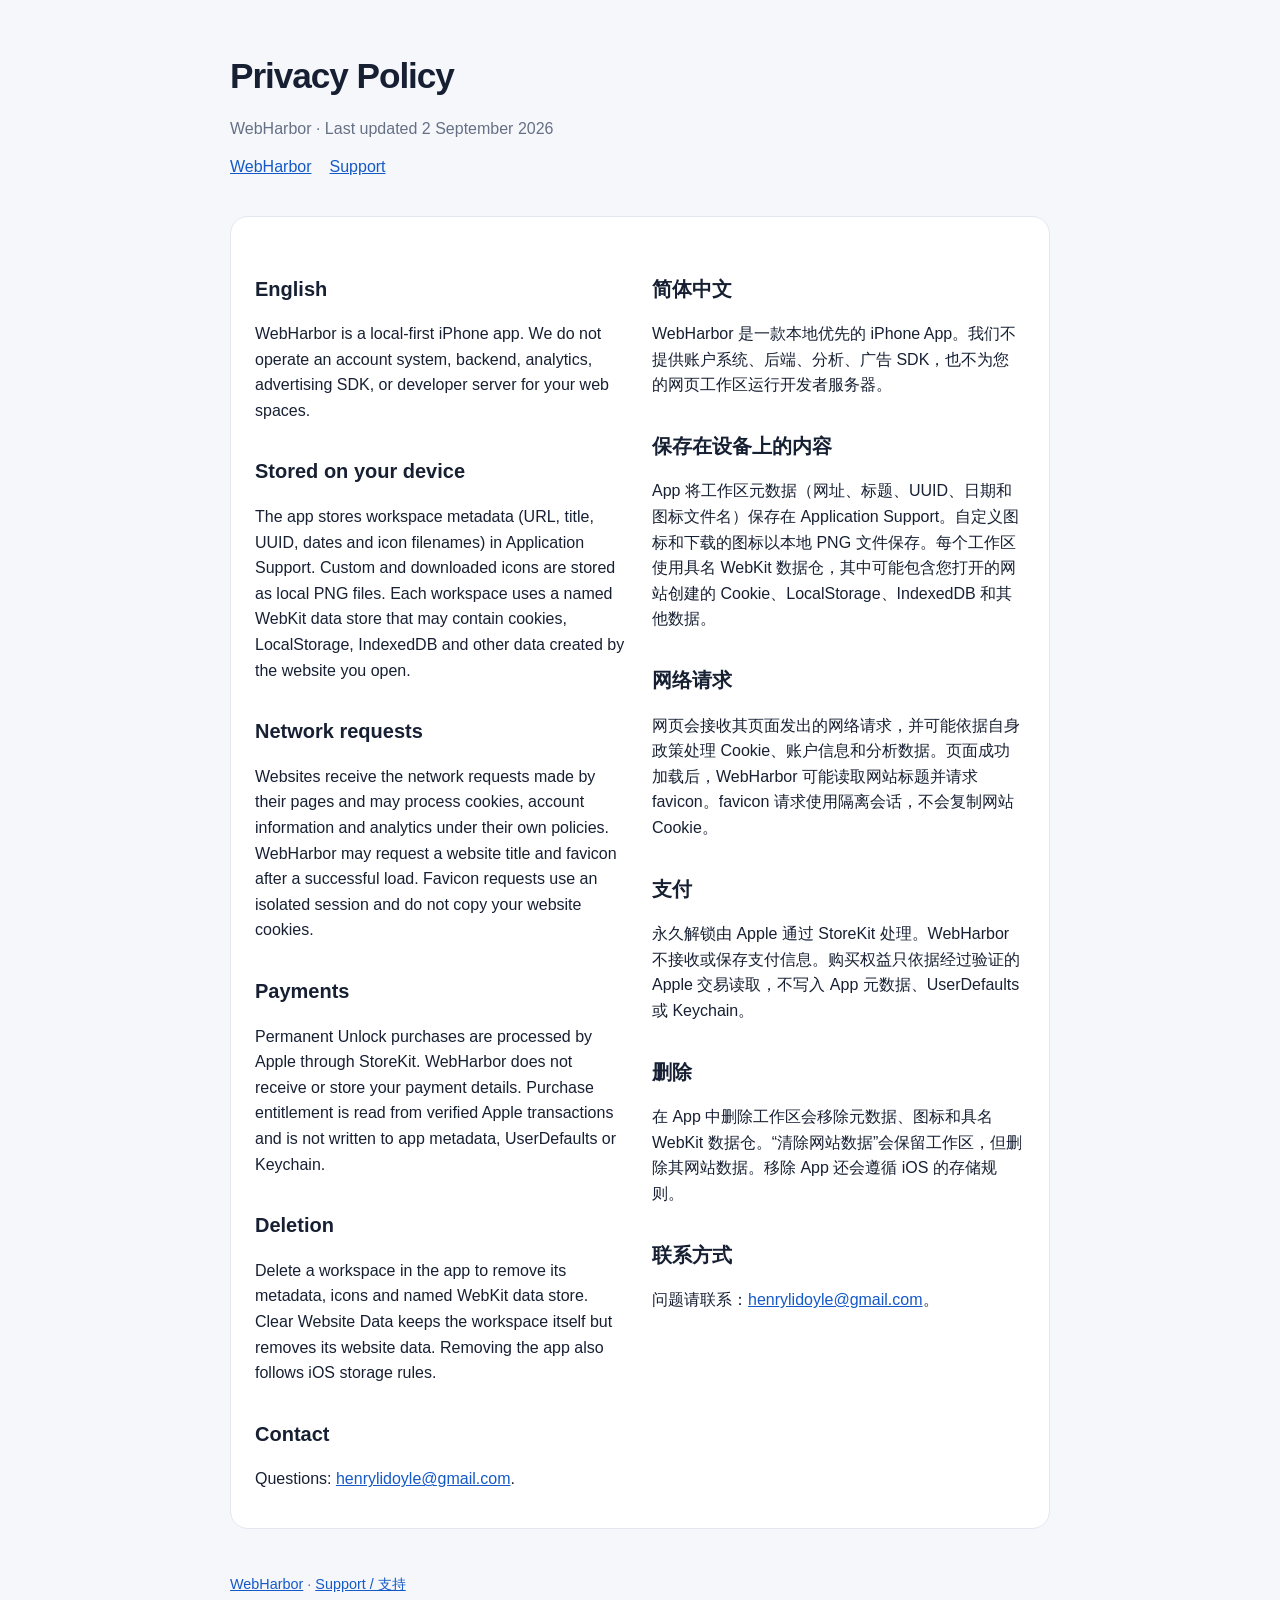
==== privacy/index.html @ f3111993 "Publish WebHarbor legal pages" ====
<!doctype html>
<html lang="en">
<head>
  <meta charset="utf-8">
  <meta name="viewport" content="width=device-width, initial-scale=1">
  <title>WebHarbor Privacy Policy</title>
  <link rel="stylesheet" href="../styles.css">
</head>
<body>
<main>
  <header><h1>Privacy Policy</h1><p class="muted">WebHarbor · Last updated 2 September 2026</p><nav><a href="../">WebHarbor</a><a href="../support/">Support</a></nav></header>
  <section class="card lang">
    <article>
      <h2>English</h2>
      <p>WebHarbor is a local-first iPhone app. We do not operate an account system, backend, analytics, advertising SDK, or developer server for your web spaces.</p>
      <h2>Stored on your device</h2>
      <p>The app stores workspace metadata (URL, title, UUID, dates and icon filenames) in Application Support. Custom and downloaded icons are stored as local PNG files. Each workspace uses a named WebKit data store that may contain cookies, LocalStorage, IndexedDB and other data created by the website you open.</p>
      <h2>Network requests</h2>
      <p>Websites receive the network requests made by their pages and may process cookies, account information and analytics under their own policies. WebHarbor may request a website title and favicon after a successful load. Favicon requests use an isolated session and do not copy your website cookies.</p>
      <h2>Payments</h2>
      <p>Permanent Unlock purchases are processed by Apple through StoreKit. WebHarbor does not receive or store your payment details. Purchase entitlement is read from verified Apple transactions and is not written to app metadata, UserDefaults or Keychain.</p>
      <h2>Deletion</h2>
      <p>Delete a workspace in the app to remove its metadata, icons and named WebKit data store. Clear Website Data keeps the workspace itself but removes its website data. Removing the app also follows iOS storage rules.</p>
      <h2>Contact</h2>
      <p>Questions: <a href="mailto:henrylidoyle@gmail.com">henrylidoyle@gmail.com</a>.</p>
    </article>
    <article lang="zh-Hans">
      <h2>简体中文</h2>
      <p>WebHarbor 是一款本地优先的 iPhone App。我们不提供账户系统、后端、分析、广告 SDK，也不为您的网页工作区运行开发者服务器。</p>
      <h2>保存在设备上的内容</h2>
      <p>App 将工作区元数据（网址、标题、UUID、日期和图标文件名）保存在 Application Support。自定义图标和下载的图标以本地 PNG 文件保存。每个工作区使用具名 WebKit 数据仓，其中可能包含您打开的网站创建的 Cookie、LocalStorage、IndexedDB 和其他数据。</p>
      <h2>网络请求</h2>
      <p>网页会接收其页面发出的网络请求，并可能依据自身政策处理 Cookie、账户信息和分析数据。页面成功加载后，WebHarbor 可能读取网站标题并请求 favicon。favicon 请求使用隔离会话，不会复制网站 Cookie。</p>
      <h2>支付</h2>
      <p>永久解锁由 Apple 通过 StoreKit 处理。WebHarbor 不接收或保存支付信息。购买权益只依据经过验证的 Apple 交易读取，不写入 App 元数据、UserDefaults 或 Keychain。</p>
      <h2>删除</h2>
      <p>在 App 中删除工作区会移除元数据、图标和具名 WebKit 数据仓。“清除网站数据”会保留工作区，但删除其网站数据。移除 App 还会遵循 iOS 的存储规则。</p>
      <h2>联系方式</h2>
      <p>问题请联系：<a href="mailto:henrylidoyle@gmail.com">henrylidoyle@gmail.com</a>。</p>
    </article>
  </section>
  <footer class="muted"><a href="../">WebHarbor</a> · <a href="../support/">Support / 支持</a></footer>
</main>
</body>
</html>
---- styles.css ----
:root {
  color-scheme: light dark;
  font-family: -apple-system, BlinkMacSystemFont, "SF Pro Text", "Helvetica Neue", sans-serif;
  line-height: 1.6;
  background: #f5f7fb;
  color: #172033;
}

@media (prefers-color-scheme: dark) {
  :root { background: #10131a; color: #eef1f7; }
  .card { background: #1a1f2a; border-color: #2e3747; }
  a { color: #9bc1ff; }
}

body { margin: 0; }
main { max-width: 820px; margin: 0 auto; padding: 48px 20px 72px; }
header { margin-bottom: 36px; }
h1 { margin: 0 0 8px; font-size: 2.2rem; letter-spacing: -0.03em; }
h2 { margin-top: 32px; font-size: 1.25rem; }
p { margin: 12px 0; }
a { color: #1459c7; }
.muted { color: #667085; }
@media (prefers-color-scheme: dark) { .muted { color: #aab3c2; } }
.card { background: #fff; border: 1px solid #e2e7f0; border-radius: 18px; padding: 24px; margin: 18px 0; }
.lang { display: grid; grid-template-columns: 1fr 1fr; gap: 24px; }
@media (max-width: 640px) { .lang { grid-template-columns: 1fr; gap: 8px; } }
footer { margin-top: 44px; font-size: .9rem; }
nav a { margin-right: 18px; }
code { font-family: ui-monospace, SFMono-Regular, Menlo, monospace; }
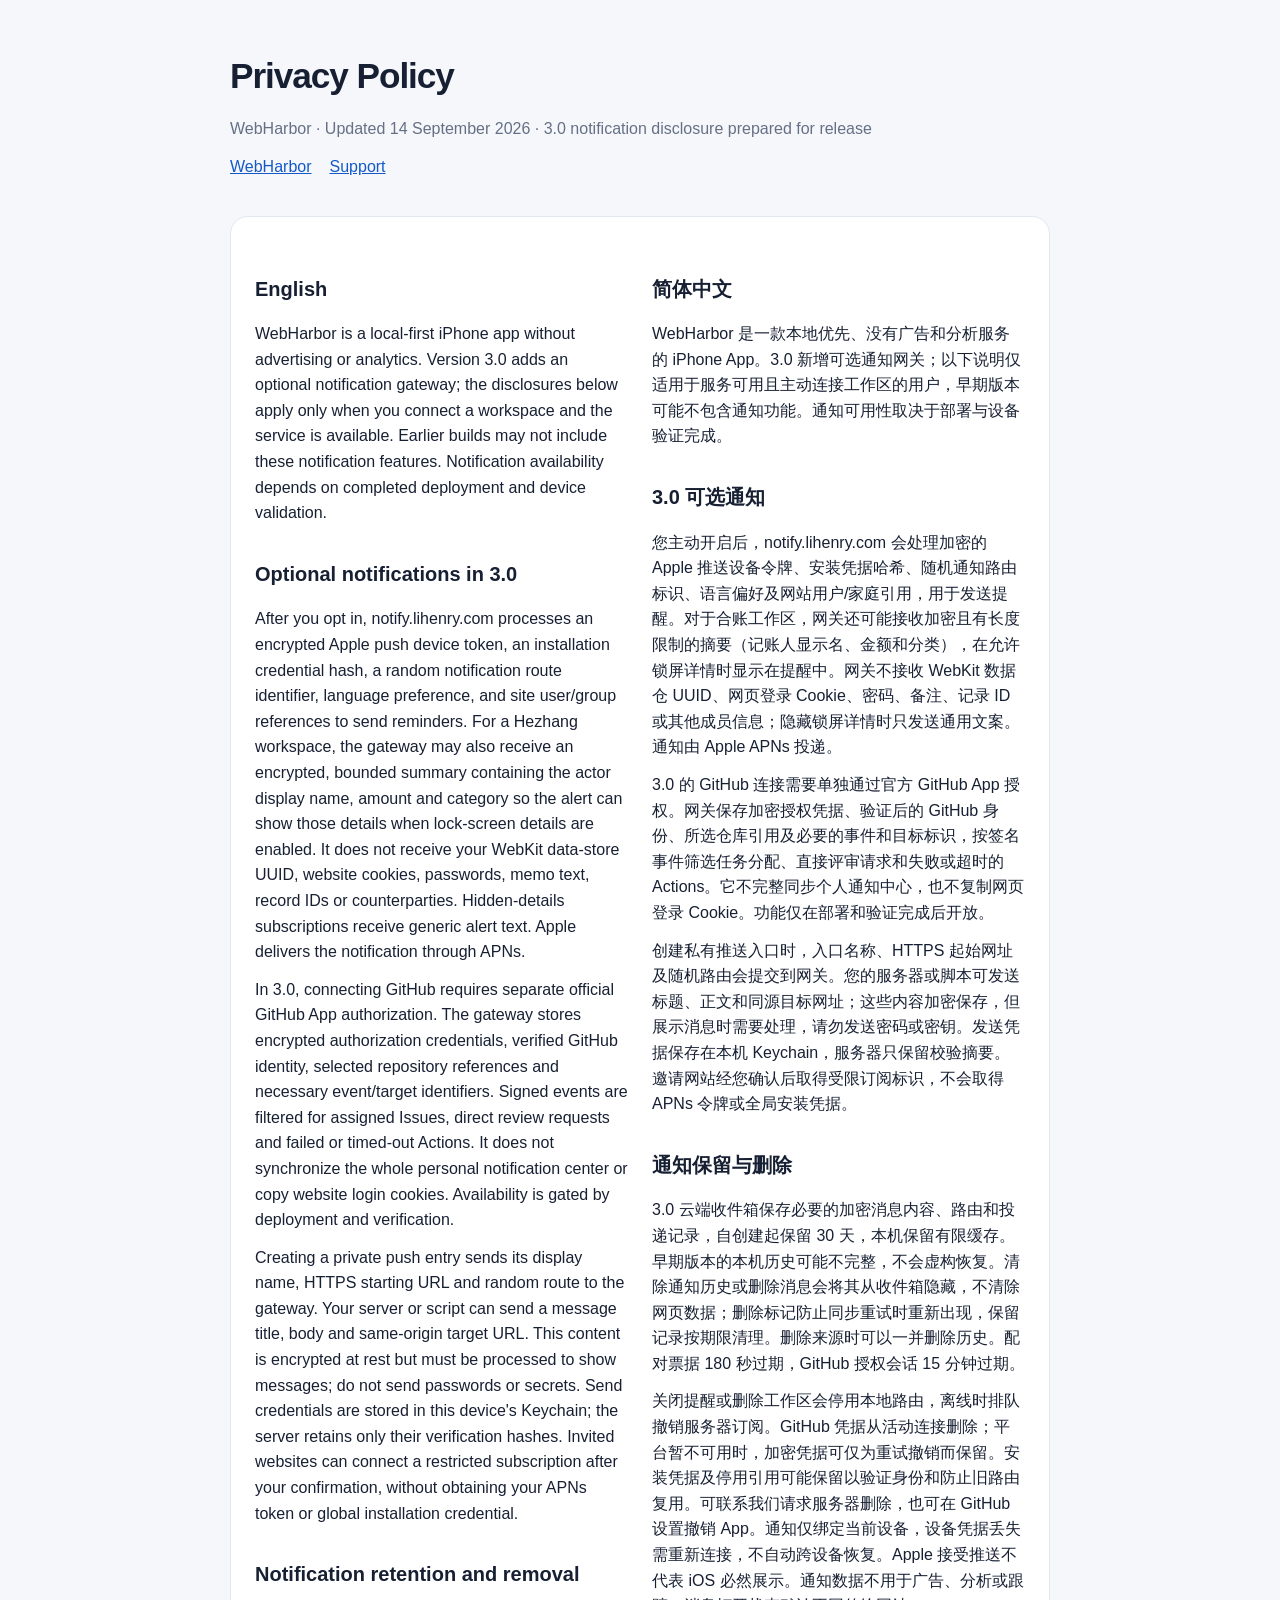
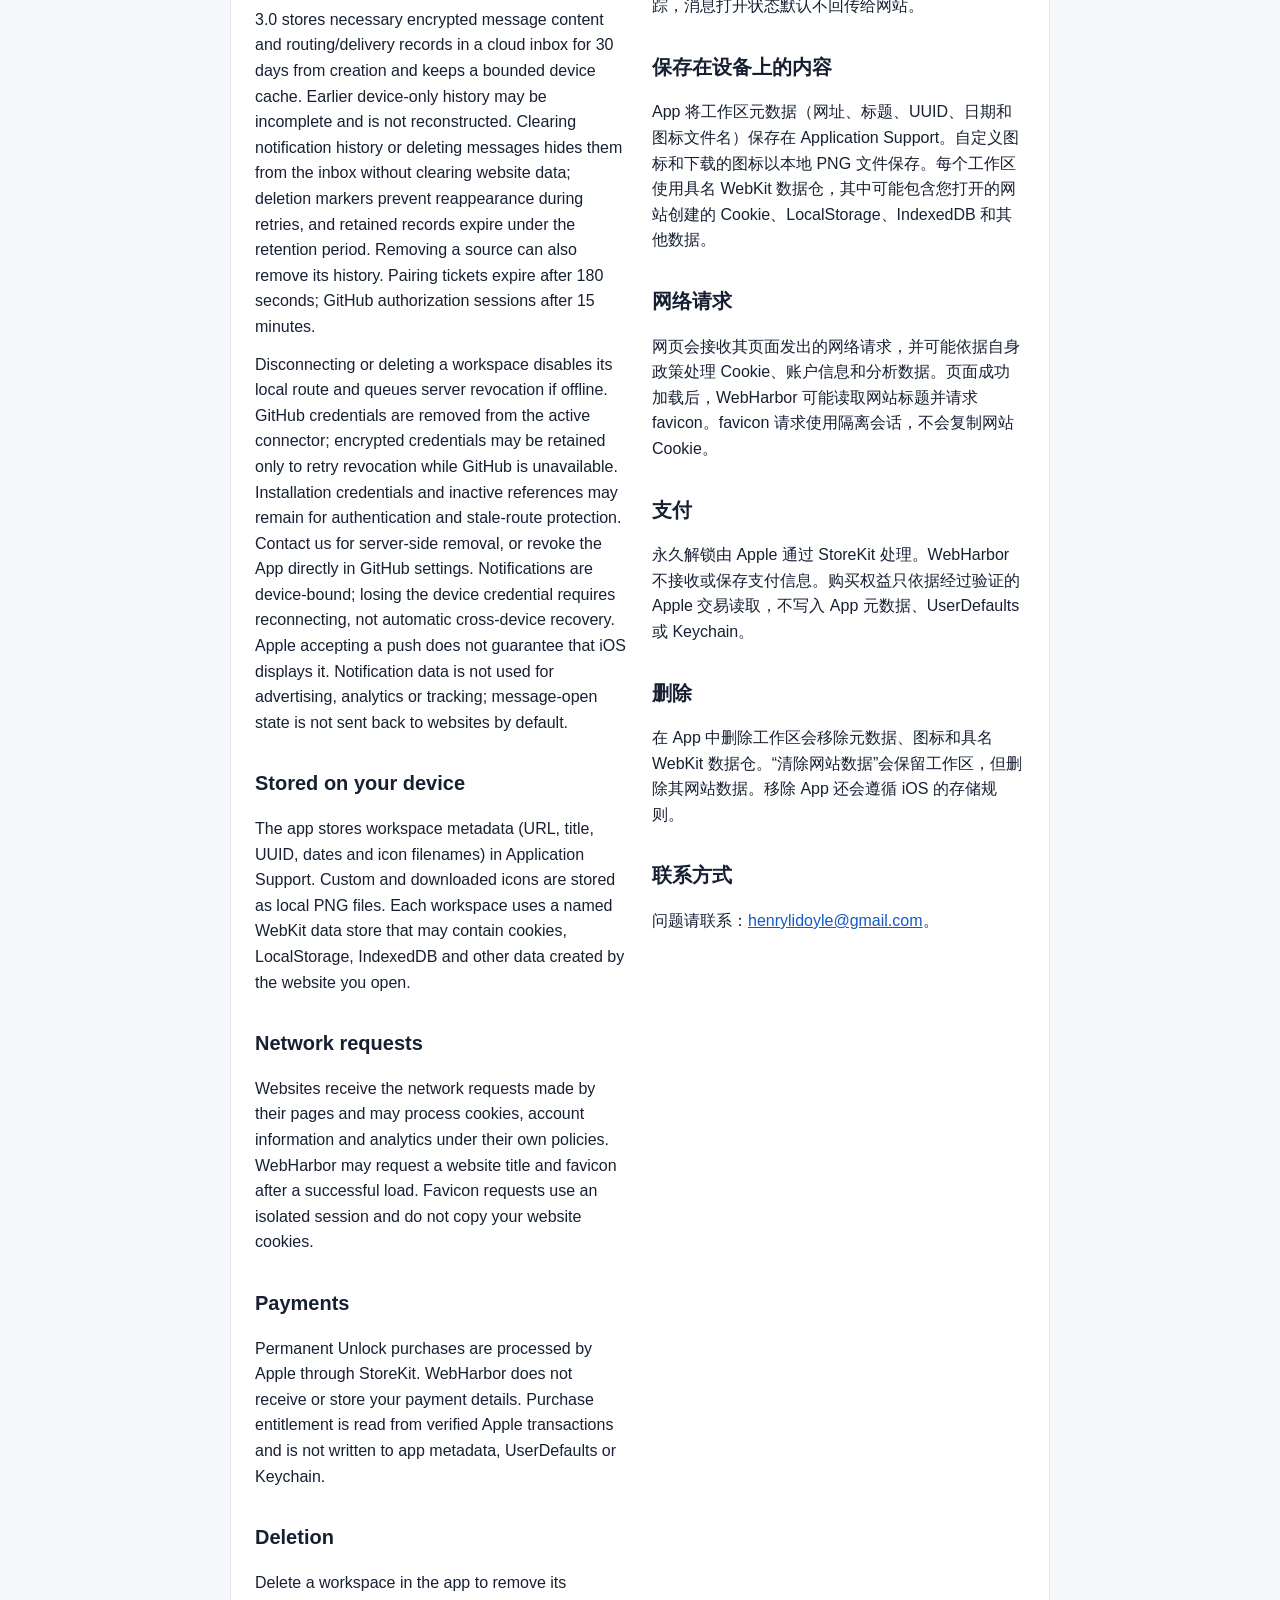
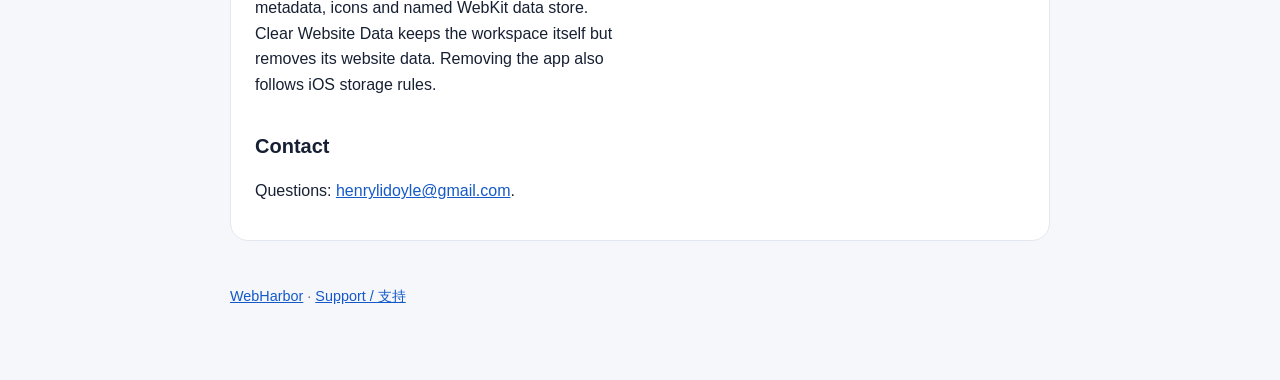
==== commit 92942028: "Update notification disclosures for WebHarbor 3.0" ====
--- a/privacy/index.html
+++ b/privacy/index.html
@@ -8,11 +8,18 @@
 </head>
 <body>
 <main>
-  <header><h1>Privacy Policy</h1><p class="muted">WebHarbor · Last updated 2 September 2026</p><nav><a href="../">WebHarbor</a><a href="../support/">Support</a></nav></header>
+  <header><h1>Privacy Policy</h1><p class="muted">WebHarbor · Updated 14 September 2026 · 3.0 notification disclosure prepared for release</p><nav><a href="../">WebHarbor</a><a href="../support/">Support</a></nav></header>
   <section class="card lang">
     <article>
       <h2>English</h2>
-      <p>WebHarbor is a local-first iPhone app. We do not operate an account system, backend, analytics, advertising SDK, or developer server for your web spaces.</p>
+      <p>WebHarbor is a local-first iPhone app without advertising or analytics. Version 3.0 adds an optional notification gateway; the disclosures below apply only when you connect a workspace and the service is available. Earlier builds may not include these notification features. Notification availability depends on completed deployment and device validation.</p>
+      <h2>Optional notifications in 3.0</h2>
+      <p>After you opt in, notify.lihenry.com processes an encrypted Apple push device token, an installation credential hash, a random notification route identifier, language preference, and site user/group references to send reminders. For a Hezhang workspace, the gateway may also receive an encrypted, bounded summary containing the actor display name, amount and category so the alert can show those details when lock-screen details are enabled. It does not receive your WebKit data-store UUID, website cookies, passwords, memo text, record IDs or counterparties. Hidden-details subscriptions receive generic alert text. Apple delivers the notification through APNs.</p>
+      <p>In 3.0, connecting GitHub requires separate official GitHub App authorization. The gateway stores encrypted authorization credentials, verified GitHub identity, selected repository references and necessary event/target identifiers. Signed events are filtered for assigned Issues, direct review requests and failed or timed-out Actions. It does not synchronize the whole personal notification center or copy website login cookies. Availability is gated by deployment and verification.</p>
+      <p>Creating a private push entry sends its display name, HTTPS starting URL and random route to the gateway. Your server or script can send a message title, body and same-origin target URL. This content is encrypted at rest but must be processed to show messages; do not send passwords or secrets. Send credentials are stored in this device's Keychain; the server retains only their verification hashes. Invited websites can connect a restricted subscription after your confirmation, without obtaining your APNs token or global installation credential.</p>
+      <h2>Notification retention and removal</h2>
+      <p>3.0 stores necessary encrypted message content and routing/delivery records in a cloud inbox for 30 days from creation and keeps a bounded device cache. Earlier device-only history may be incomplete and is not reconstructed. Clearing notification history or deleting messages hides them from the inbox without clearing website data; deletion markers prevent reappearance during retries, and retained records expire under the retention period. Removing a source can also remove its history. Pairing tickets expire after 180 seconds; GitHub authorization sessions after 15 minutes.</p>
+      <p>Disconnecting or deleting a workspace disables its local route and queues server revocation if offline. GitHub credentials are removed from the active connector; encrypted credentials may be retained only to retry revocation while GitHub is unavailable. Installation credentials and inactive references may remain for authentication and stale-route protection. Contact us for server-side removal, or revoke the App directly in GitHub settings. Notifications are device-bound; losing the device credential requires reconnecting, not automatic cross-device recovery. Apple accepting a push does not guarantee that iOS displays it. Notification data is not used for advertising, analytics or tracking; message-open state is not sent back to websites by default.</p>
       <h2>Stored on your device</h2>
       <p>The app stores workspace metadata (URL, title, UUID, dates and icon filenames) in Application Support. Custom and downloaded icons are stored as local PNG files. Each workspace uses a named WebKit data store that may contain cookies, LocalStorage, IndexedDB and other data created by the website you open.</p>
       <h2>Network requests</h2>
@@ -26,7 +33,14 @@
     </article>
     <article lang="zh-Hans">
       <h2>简体中文</h2>
-      <p>WebHarbor 是一款本地优先的 iPhone App。我们不提供账户系统、后端、分析、广告 SDK，也不为您的网页工作区运行开发者服务器。</p>
+      <p>WebHarbor 是一款本地优先、没有广告和分析服务的 iPhone App。3.0 新增可选通知网关；以下说明仅适用于服务可用且主动连接工作区的用户，早期版本可能不包含通知功能。通知可用性取决于部署与设备验证完成。</p>
+      <h2>3.0 可选通知</h2>
+      <p>您主动开启后，notify.lihenry.com 会处理加密的 Apple 推送设备令牌、安装凭据哈希、随机通知路由标识、语言偏好及网站用户/家庭引用，用于发送提醒。对于合账工作区，网关还可能接收加密且有长度限制的摘要（记账人显示名、金额和分类），在允许锁屏详情时显示在提醒中。网关不接收 WebKit 数据仓 UUID、网页登录 Cookie、密码、备注、记录 ID 或其他成员信息；隐藏锁屏详情时只发送通用文案。通知由 Apple APNs 投递。</p>
+      <p>3.0 的 GitHub 连接需要单独通过官方 GitHub App 授权。网关保存加密授权凭据、验证后的 GitHub 身份、所选仓库引用及必要的事件和目标标识，按签名事件筛选任务分配、直接评审请求和失败或超时的 Actions。它不完整同步个人通知中心，也不复制网页登录 Cookie。功能仅在部署和验证完成后开放。</p>
+      <p>创建私有推送入口时，入口名称、HTTPS 起始网址及随机路由会提交到网关。您的服务器或脚本可发送标题、正文和同源目标网址；这些内容加密保存，但展示消息时需要处理，请勿发送密码或密钥。发送凭据保存在本机 Keychain，服务器只保留校验摘要。邀请网站经您确认后取得受限订阅标识，不会取得 APNs 令牌或全局安装凭据。</p>
+      <h2>通知保留与删除</h2>
+      <p>3.0 云端收件箱保存必要的加密消息内容、路由和投递记录，自创建起保留 30 天，本机保留有限缓存。早期版本的本机历史可能不完整，不会虚构恢复。清除通知历史或删除消息会将其从收件箱隐藏，不清除网页数据；删除标记防止同步重试时重新出现，保留记录按期限清理。删除来源时可以一并删除历史。配对票据 180 秒过期，GitHub 授权会话 15 分钟过期。</p>
+      <p>关闭提醒或删除工作区会停用本地路由，离线时排队撤销服务器订阅。GitHub 凭据从活动连接删除；平台暂不可用时，加密凭据可仅为重试撤销而保留。安装凭据及停用引用可能保留以验证身份和防止旧路由复用。可联系我们请求服务器删除，也可在 GitHub 设置撤销 App。通知仅绑定当前设备，设备凭据丢失需重新连接，不自动跨设备恢复。Apple 接受推送不代表 iOS 必然展示。通知数据不用于广告、分析或跟踪，消息打开状态默认不回传给网站。</p>
       <h2>保存在设备上的内容</h2>
       <p>App 将工作区元数据（网址、标题、UUID、日期和图标文件名）保存在 Application Support。自定义图标和下载的图标以本地 PNG 文件保存。每个工作区使用具名 WebKit 数据仓，其中可能包含您打开的网站创建的 Cookie、LocalStorage、IndexedDB 和其他数据。</p>
       <h2>网络请求</h2>
--- a/styles.css
+++ b/styles.css
@@ -27,3 +27,30 @@
 footer { margin-top: 44px; font-size: .9rem; }
 nav a { margin-right: 18px; }
 code { font-family: ui-monospace, SFMono-Regular, Menlo, monospace; }
+
+.demo-steps { padding-left: 1.5rem; }
+.demo-steps li { margin: 8px 0; }
+.demo-details { margin: 20px 0; }
+.demo-details div { display: grid; grid-template-columns: minmax(130px, 0.35fr) 1fr; gap: 14px; padding: 8px 0; border-bottom: 1px solid #e2e7f0; }
+.demo-details dt { font-weight: 600; }
+.demo-details dd { margin: 0; overflow-wrap: anywhere; }
+.demo-code { overflow-wrap: anywhere; word-break: break-word; }
+.demo-input { box-sizing: border-box; width: 100%; min-height: 44px; margin-top: 8px; padding: 9px 11px; border: 1px solid #c8d1df; border-radius: 10px; background: #fff; color: inherit; font: inherit; }
+.demo-actions { display: flex; flex-wrap: wrap; align-items: center; gap: 12px; margin-top: 16px; }
+.demo-button { display: inline-flex; align-items: center; justify-content: center; min-height: 44px; box-sizing: border-box; padding: 9px 14px; border: 1px solid #1459c7; border-radius: 10px; background: #1459c7; color: #fff; font: inherit; font-weight: 600; text-decoration: none; cursor: pointer; }
+.demo-button:hover { background: #0e47a2; color: #fff; }
+.demo-button-secondary { border-color: #9aa8bb; background: transparent; color: inherit; }
+.demo-button-secondary:hover { background: #edf2f8; color: inherit; }
+.demo-note { color: #667085; font-size: .95rem; }
+.demo-status { min-height: 1.6em; margin-bottom: 0; color: #1459c7; font-weight: 600; }
+.demo-check { margin-top: 18px; }
+@media (prefers-color-scheme: dark) {
+  .demo-details div { border-color: #2e3747; }
+  .demo-input { border-color: #3a4659; background: #111722; }
+  .demo-button-secondary:hover { background: #273143; }
+  .demo-status { color: #9bc1ff; }
+}
+@media (max-width: 640px) {
+  .demo-details div { grid-template-columns: 1fr; gap: 3px; }
+  .demo-button { width: 100%; }
+}
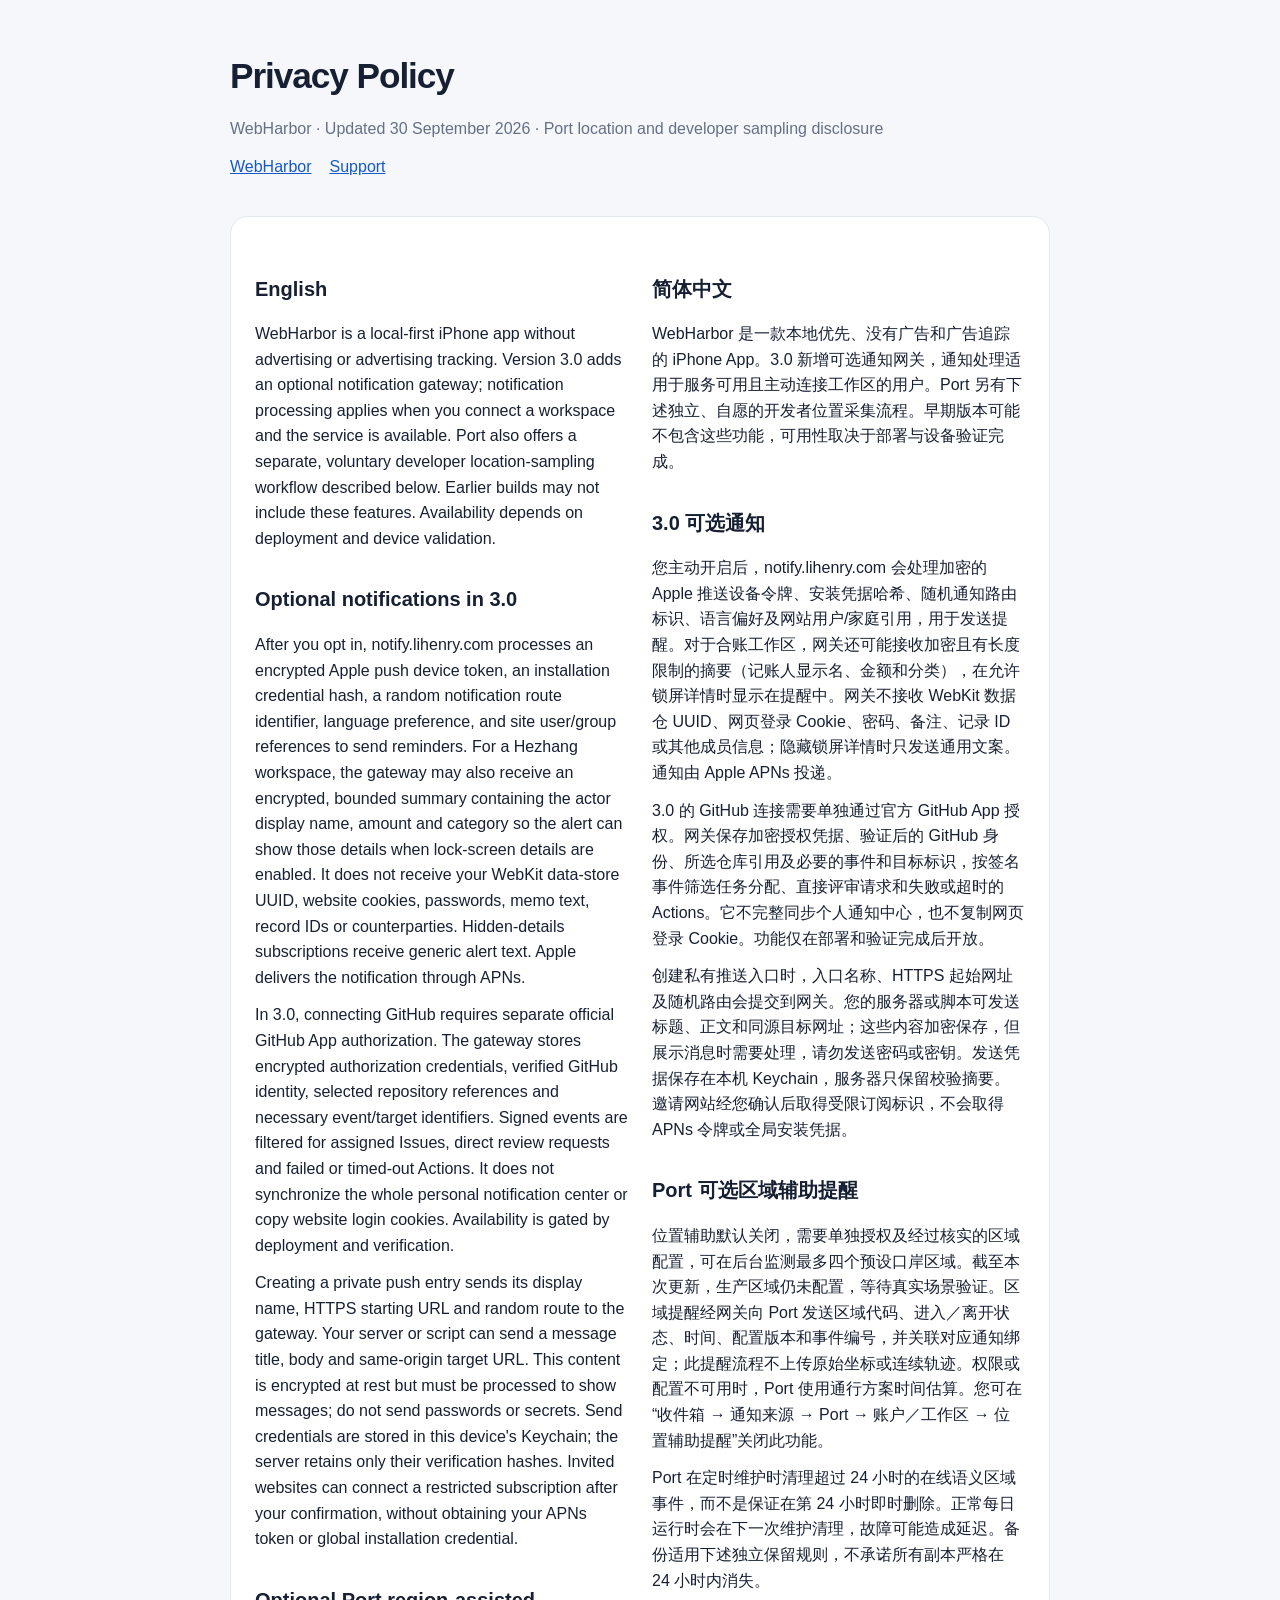
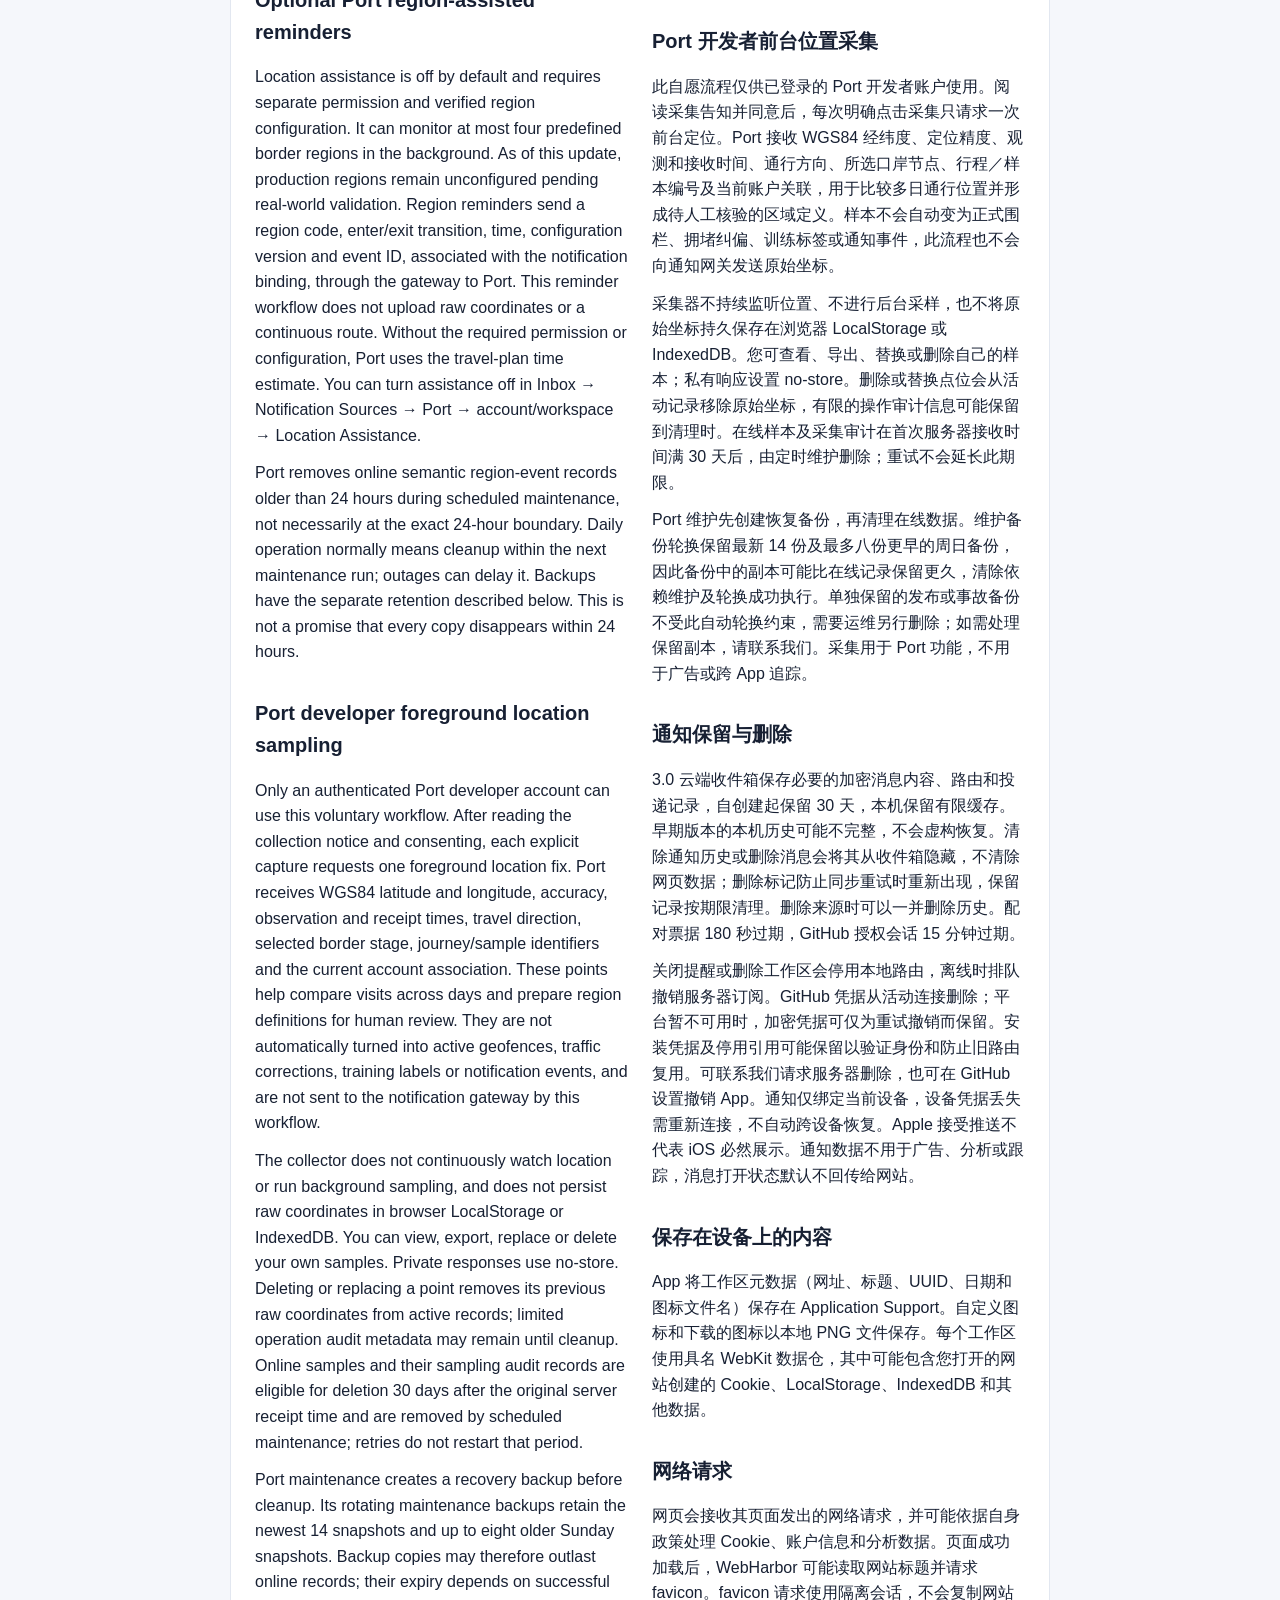
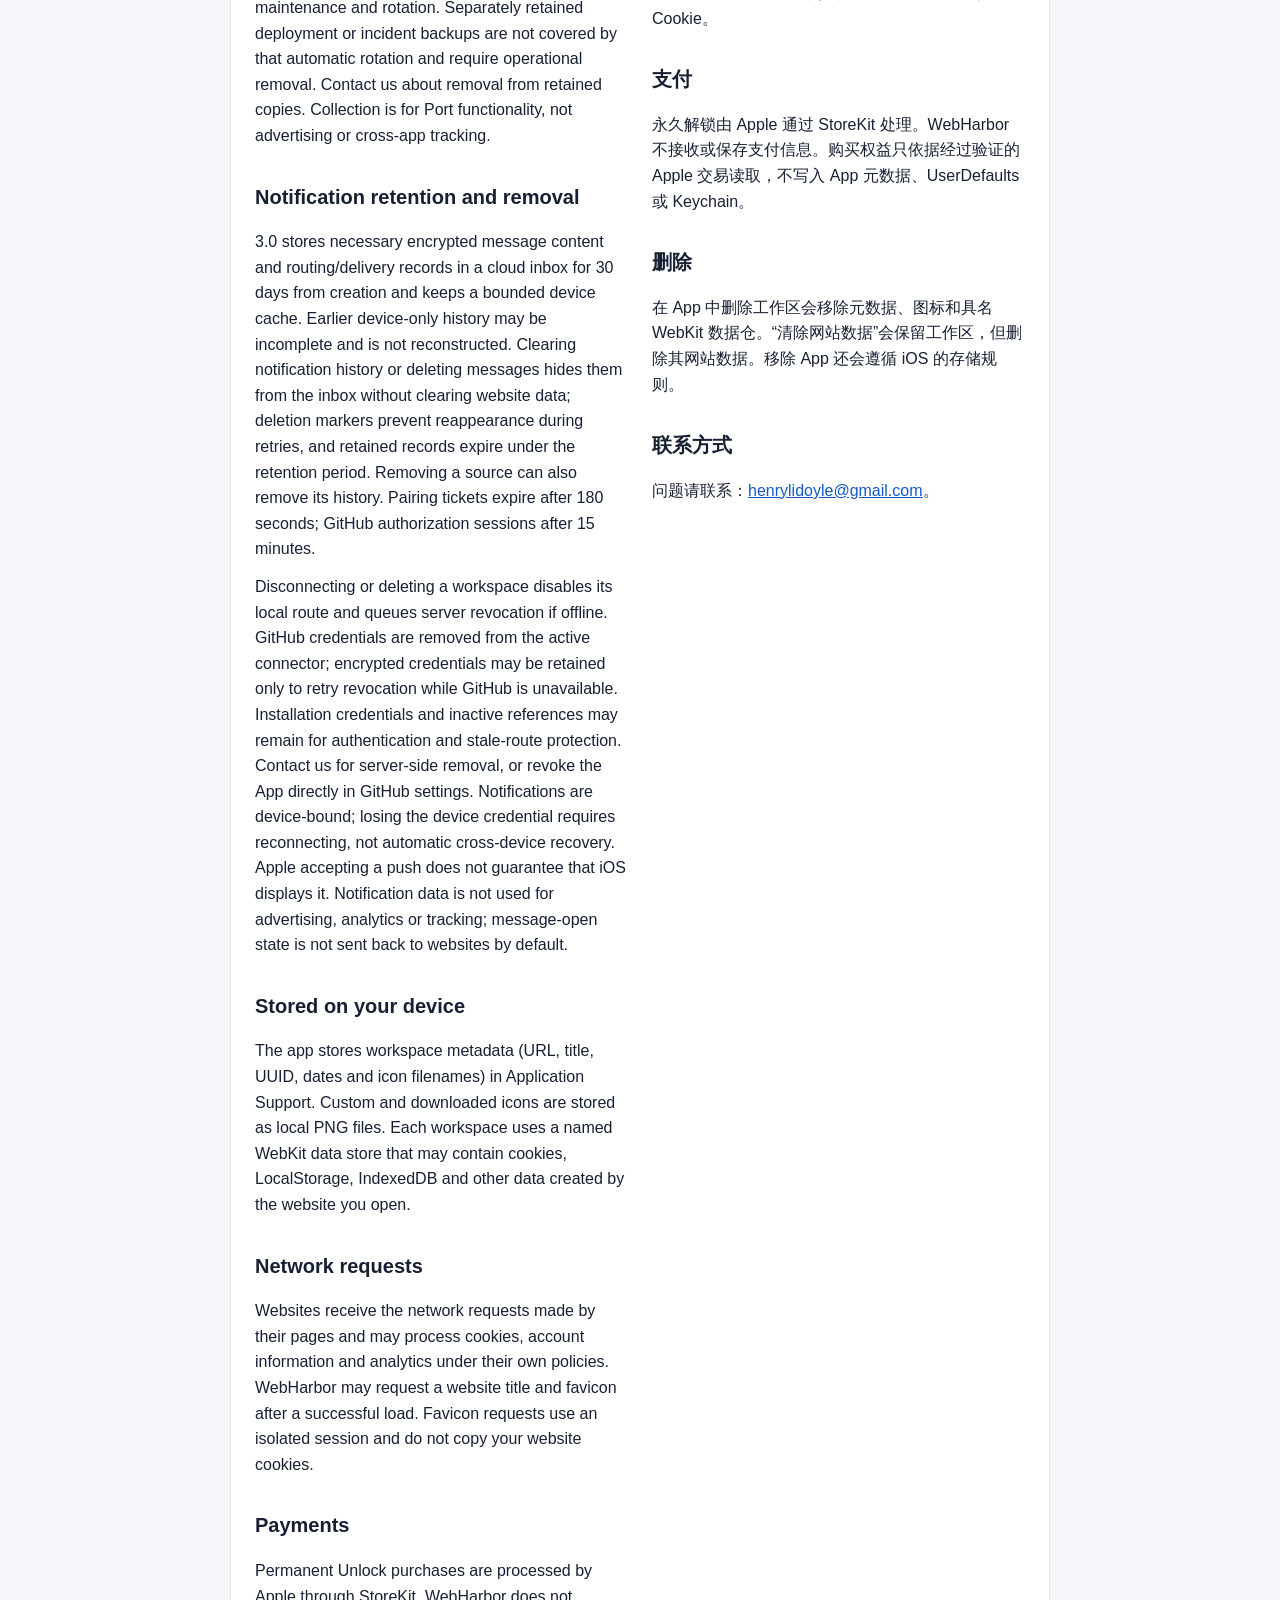
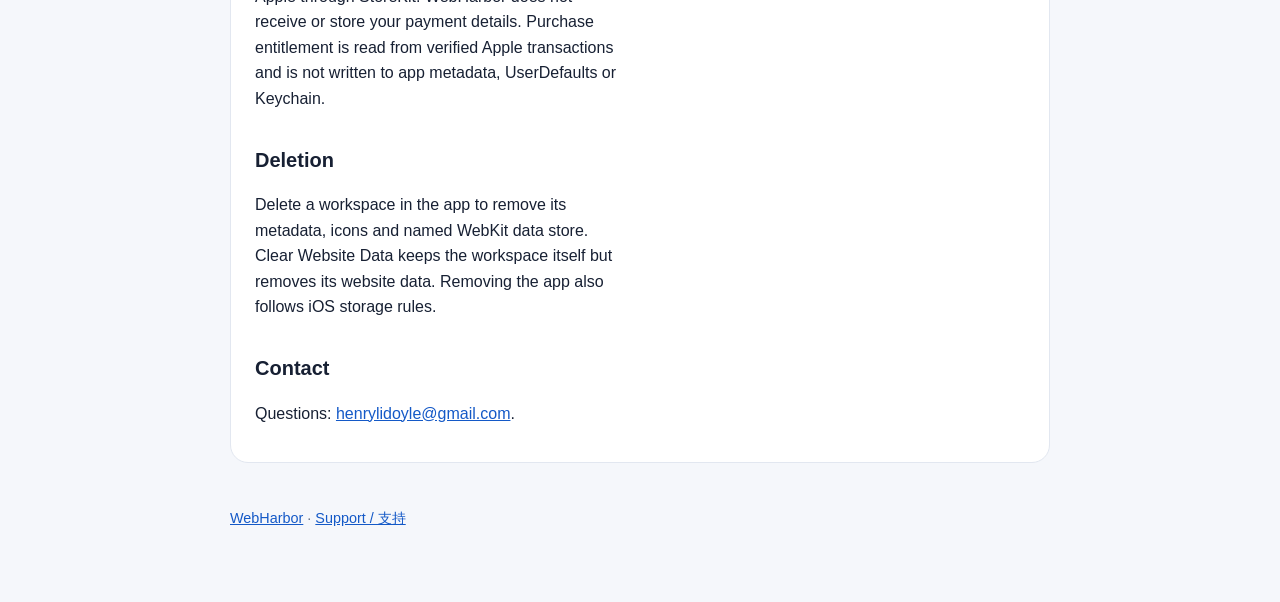
==== commit 6b5fb095: "Clarify Port region and developer sampling privacy" ====
--- a/privacy/index.html
+++ b/privacy/index.html
@@ -8,15 +8,22 @@
 </head>
 <body>
 <main>
-  <header><h1>Privacy Policy</h1><p class="muted">WebHarbor · Updated 14 September 2026 · 3.0 notification disclosure prepared for release</p><nav><a href="../">WebHarbor</a><a href="../support/">Support</a></nav></header>
+  <header><h1>Privacy Policy</h1><p class="muted">WebHarbor · Updated 30 September 2026 · Port location and developer sampling disclosure</p><nav><a href="../">WebHarbor</a><a href="../support/">Support</a></nav></header>
   <section class="card lang">
     <article>
       <h2>English</h2>
-      <p>WebHarbor is a local-first iPhone app without advertising or analytics. Version 3.0 adds an optional notification gateway; the disclosures below apply only when you connect a workspace and the service is available. Earlier builds may not include these notification features. Notification availability depends on completed deployment and device validation.</p>
+      <p>WebHarbor is a local-first iPhone app without advertising or advertising tracking. Version 3.0 adds an optional notification gateway; notification processing applies when you connect a workspace and the service is available. Port also offers a separate, voluntary developer location-sampling workflow described below. Earlier builds may not include these features. Availability depends on deployment and device validation.</p>
       <h2>Optional notifications in 3.0</h2>
       <p>After you opt in, notify.lihenry.com processes an encrypted Apple push device token, an installation credential hash, a random notification route identifier, language preference, and site user/group references to send reminders. For a Hezhang workspace, the gateway may also receive an encrypted, bounded summary containing the actor display name, amount and category so the alert can show those details when lock-screen details are enabled. It does not receive your WebKit data-store UUID, website cookies, passwords, memo text, record IDs or counterparties. Hidden-details subscriptions receive generic alert text. Apple delivers the notification through APNs.</p>
       <p>In 3.0, connecting GitHub requires separate official GitHub App authorization. The gateway stores encrypted authorization credentials, verified GitHub identity, selected repository references and necessary event/target identifiers. Signed events are filtered for assigned Issues, direct review requests and failed or timed-out Actions. It does not synchronize the whole personal notification center or copy website login cookies. Availability is gated by deployment and verification.</p>
       <p>Creating a private push entry sends its display name, HTTPS starting URL and random route to the gateway. Your server or script can send a message title, body and same-origin target URL. This content is encrypted at rest but must be processed to show messages; do not send passwords or secrets. Send credentials are stored in this device's Keychain; the server retains only their verification hashes. Invited websites can connect a restricted subscription after your confirmation, without obtaining your APNs token or global installation credential.</p>
+      <h2>Optional Port region-assisted reminders</h2>
+      <p>Location assistance is off by default and requires separate permission and verified region configuration. It can monitor at most four predefined border regions in the background. As of this update, production regions remain unconfigured pending real-world validation. Region reminders send a region code, enter/exit transition, time, configuration version and event ID, associated with the notification binding, through the gateway to Port. This reminder workflow does not upload raw coordinates or a continuous route. Without the required permission or configuration, Port uses the travel-plan time estimate. You can turn assistance off in Inbox → Notification Sources → Port → account/workspace → Location Assistance.</p>
+      <p>Port removes online semantic region-event records older than 24 hours during scheduled maintenance, not necessarily at the exact 24-hour boundary. Daily operation normally means cleanup within the next maintenance run; outages can delay it. Backups have the separate retention described below. This is not a promise that every copy disappears within 24 hours.</p>
+      <h2>Port developer foreground location sampling</h2>
+      <p>Only an authenticated Port developer account can use this voluntary workflow. After reading the collection notice and consenting, each explicit capture requests one foreground location fix. Port receives WGS84 latitude and longitude, accuracy, observation and receipt times, travel direction, selected border stage, journey/sample identifiers and the current account association. These points help compare visits across days and prepare region definitions for human review. They are not automatically turned into active geofences, traffic corrections, training labels or notification events, and are not sent to the notification gateway by this workflow.</p>
+      <p>The collector does not continuously watch location or run background sampling, and does not persist raw coordinates in browser LocalStorage or IndexedDB. You can view, export, replace or delete your own samples. Private responses use no-store. Deleting or replacing a point removes its previous raw coordinates from active records; limited operation audit metadata may remain until cleanup. Online samples and their sampling audit records are eligible for deletion 30 days after the original server receipt time and are removed by scheduled maintenance; retries do not restart that period.</p>
+      <p>Port maintenance creates a recovery backup before cleanup. Its rotating maintenance backups retain the newest 14 snapshots and up to eight older Sunday snapshots. Backup copies may therefore outlast online records; their expiry depends on successful maintenance and rotation. Separately retained deployment or incident backups are not covered by that automatic rotation and require operational removal. Contact us about removal from retained copies. Collection is for Port functionality, not advertising or cross-app tracking.</p>
       <h2>Notification retention and removal</h2>
       <p>3.0 stores necessary encrypted message content and routing/delivery records in a cloud inbox for 30 days from creation and keeps a bounded device cache. Earlier device-only history may be incomplete and is not reconstructed. Clearing notification history or deleting messages hides them from the inbox without clearing website data; deletion markers prevent reappearance during retries, and retained records expire under the retention period. Removing a source can also remove its history. Pairing tickets expire after 180 seconds; GitHub authorization sessions after 15 minutes.</p>
       <p>Disconnecting or deleting a workspace disables its local route and queues server revocation if offline. GitHub credentials are removed from the active connector; encrypted credentials may be retained only to retry revocation while GitHub is unavailable. Installation credentials and inactive references may remain for authentication and stale-route protection. Contact us for server-side removal, or revoke the App directly in GitHub settings. Notifications are device-bound; losing the device credential requires reconnecting, not automatic cross-device recovery. Apple accepting a push does not guarantee that iOS displays it. Notification data is not used for advertising, analytics or tracking; message-open state is not sent back to websites by default.</p>
@@ -33,11 +40,18 @@
     </article>
     <article lang="zh-Hans">
       <h2>简体中文</h2>
-      <p>WebHarbor 是一款本地优先、没有广告和分析服务的 iPhone App。3.0 新增可选通知网关；以下说明仅适用于服务可用且主动连接工作区的用户，早期版本可能不包含通知功能。通知可用性取决于部署与设备验证完成。</p>
+      <p>WebHarbor 是一款本地优先、没有广告和广告追踪的 iPhone App。3.0 新增可选通知网关，通知处理适用于服务可用且主动连接工作区的用户。Port 另有下述独立、自愿的开发者位置采集流程。早期版本可能不包含这些功能，可用性取决于部署与设备验证完成。</p>
       <h2>3.0 可选通知</h2>
       <p>您主动开启后，notify.lihenry.com 会处理加密的 Apple 推送设备令牌、安装凭据哈希、随机通知路由标识、语言偏好及网站用户/家庭引用，用于发送提醒。对于合账工作区，网关还可能接收加密且有长度限制的摘要（记账人显示名、金额和分类），在允许锁屏详情时显示在提醒中。网关不接收 WebKit 数据仓 UUID、网页登录 Cookie、密码、备注、记录 ID 或其他成员信息；隐藏锁屏详情时只发送通用文案。通知由 Apple APNs 投递。</p>
       <p>3.0 的 GitHub 连接需要单独通过官方 GitHub App 授权。网关保存加密授权凭据、验证后的 GitHub 身份、所选仓库引用及必要的事件和目标标识，按签名事件筛选任务分配、直接评审请求和失败或超时的 Actions。它不完整同步个人通知中心，也不复制网页登录 Cookie。功能仅在部署和验证完成后开放。</p>
       <p>创建私有推送入口时，入口名称、HTTPS 起始网址及随机路由会提交到网关。您的服务器或脚本可发送标题、正文和同源目标网址；这些内容加密保存，但展示消息时需要处理，请勿发送密码或密钥。发送凭据保存在本机 Keychain，服务器只保留校验摘要。邀请网站经您确认后取得受限订阅标识，不会取得 APNs 令牌或全局安装凭据。</p>
+      <h2>Port 可选区域辅助提醒</h2>
+      <p>位置辅助默认关闭，需要单独授权及经过核实的区域配置，可在后台监测最多四个预设口岸区域。截至本次更新，生产区域仍未配置，等待真实场景验证。区域提醒经网关向 Port 发送区域代码、进入／离开状态、时间、配置版本和事件编号，并关联对应通知绑定；此提醒流程不上传原始坐标或连续轨迹。权限或配置不可用时，Port 使用通行方案时间估算。您可在“收件箱 → 通知来源 → Port → 账户／工作区 → 位置辅助提醒”关闭此功能。</p>
+      <p>Port 在定时维护时清理超过 24 小时的在线语义区域事件，而不是保证在第 24 小时即时删除。正常每日运行时会在下一次维护清理，故障可能造成延迟。备份适用下述独立保留规则，不承诺所有副本严格在 24 小时内消失。</p>
+      <h2>Port 开发者前台位置采集</h2>
+      <p>此自愿流程仅供已登录的 Port 开发者账户使用。阅读采集告知并同意后，每次明确点击采集只请求一次前台定位。Port 接收 WGS84 经纬度、定位精度、观测和接收时间、通行方向、所选口岸节点、行程／样本编号及当前账户关联，用于比较多日通行位置并形成待人工核验的区域定义。样本不会自动变为正式围栏、拥堵纠偏、训练标签或通知事件，此流程也不会向通知网关发送原始坐标。</p>
+      <p>采集器不持续监听位置、不进行后台采样，也不将原始坐标持久保存在浏览器 LocalStorage 或 IndexedDB。您可查看、导出、替换或删除自己的样本；私有响应设置 no-store。删除或替换点位会从活动记录移除原始坐标，有限的操作审计信息可能保留到清理时。在线样本及采集审计在首次服务器接收时间满 30 天后，由定时维护删除；重试不会延长此期限。</p>
+      <p>Port 维护先创建恢复备份，再清理在线数据。维护备份轮换保留最新 14 份及最多八份更早的周日备份，因此备份中的副本可能比在线记录保留更久，清除依赖维护及轮换成功执行。单独保留的发布或事故备份不受此自动轮换约束，需要运维另行删除；如需处理保留副本，请联系我们。采集用于 Port 功能，不用于广告或跨 App 追踪。</p>
       <h2>通知保留与删除</h2>
       <p>3.0 云端收件箱保存必要的加密消息内容、路由和投递记录，自创建起保留 30 天，本机保留有限缓存。早期版本的本机历史可能不完整，不会虚构恢复。清除通知历史或删除消息会将其从收件箱隐藏，不清除网页数据；删除标记防止同步重试时重新出现，保留记录按期限清理。删除来源时可以一并删除历史。配对票据 180 秒过期，GitHub 授权会话 15 分钟过期。</p>
       <p>关闭提醒或删除工作区会停用本地路由，离线时排队撤销服务器订阅。GitHub 凭据从活动连接删除；平台暂不可用时，加密凭据可仅为重试撤销而保留。安装凭据及停用引用可能保留以验证身份和防止旧路由复用。可联系我们请求服务器删除，也可在 GitHub 设置撤销 App。通知仅绑定当前设备，设备凭据丢失需重新连接，不自动跨设备恢复。Apple 接受推送不代表 iOS 必然展示。通知数据不用于广告、分析或跟踪，消息打开状态默认不回传给网站。</p>
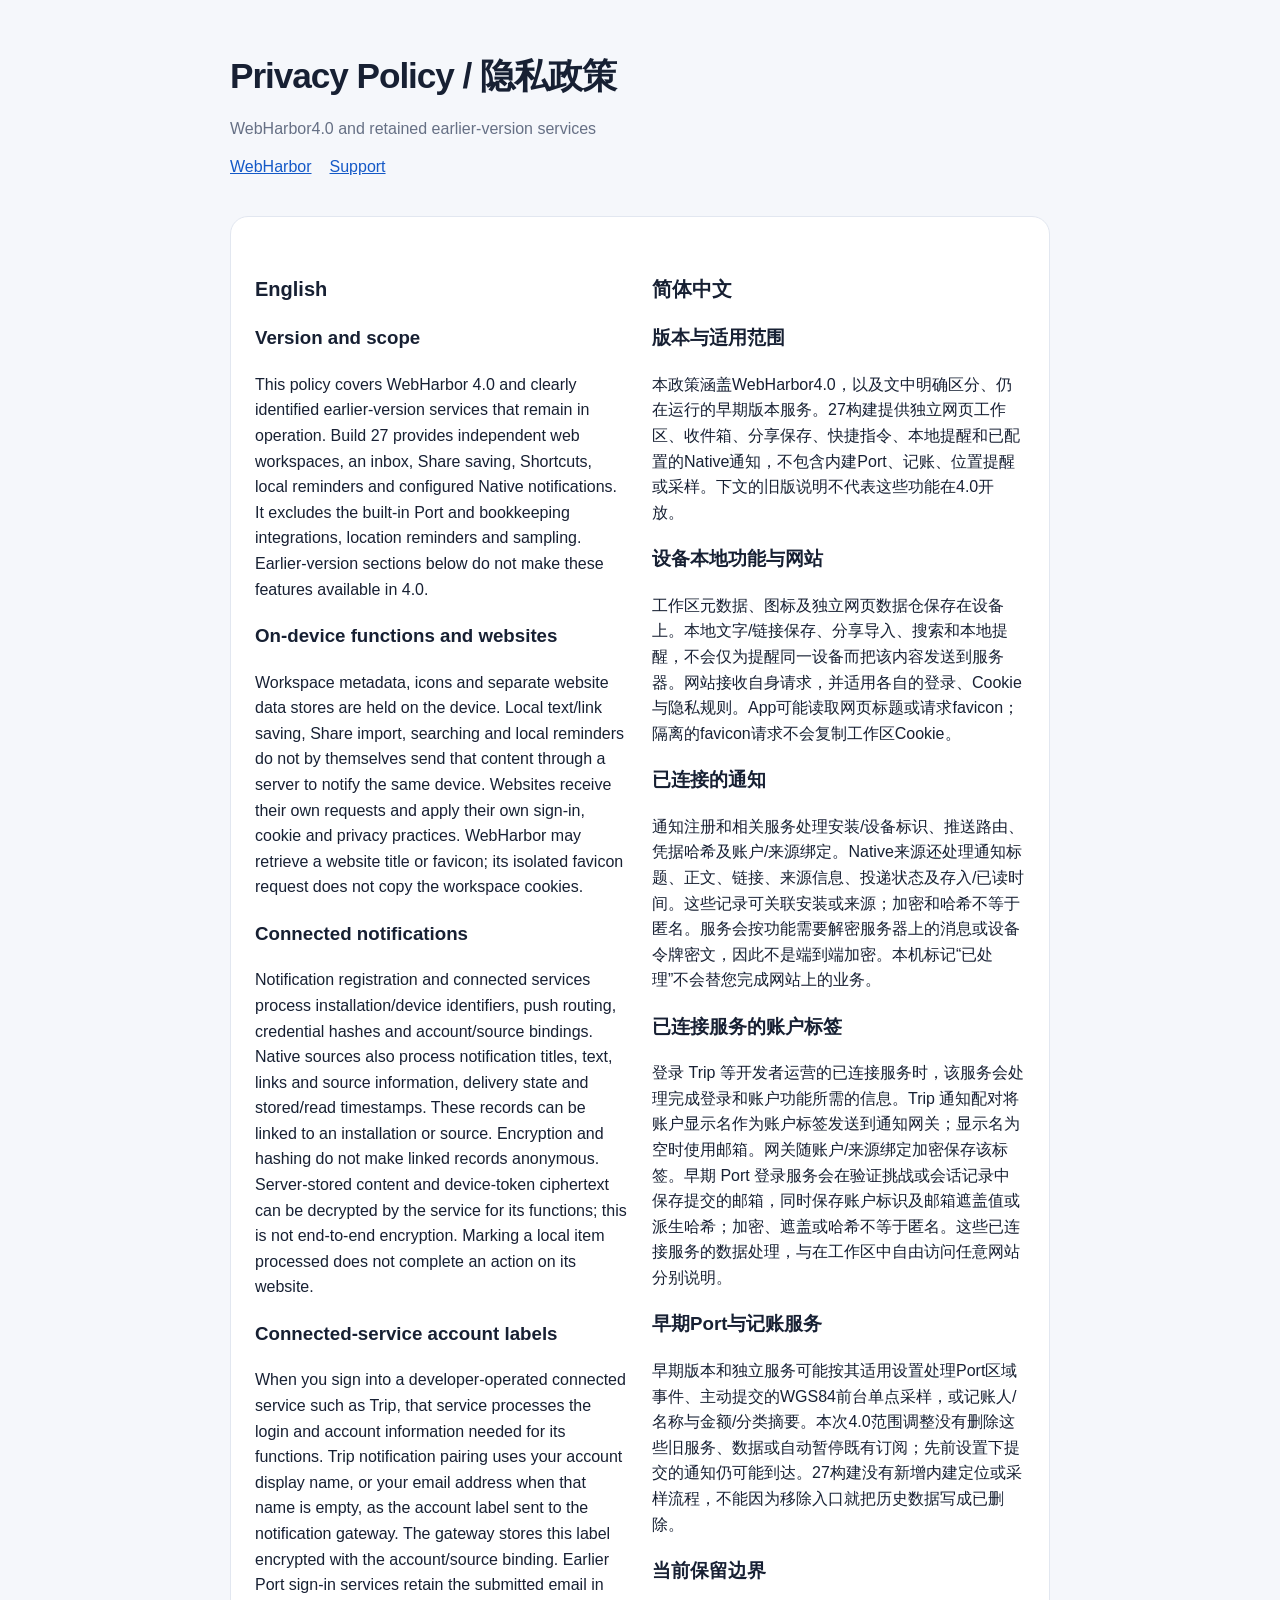
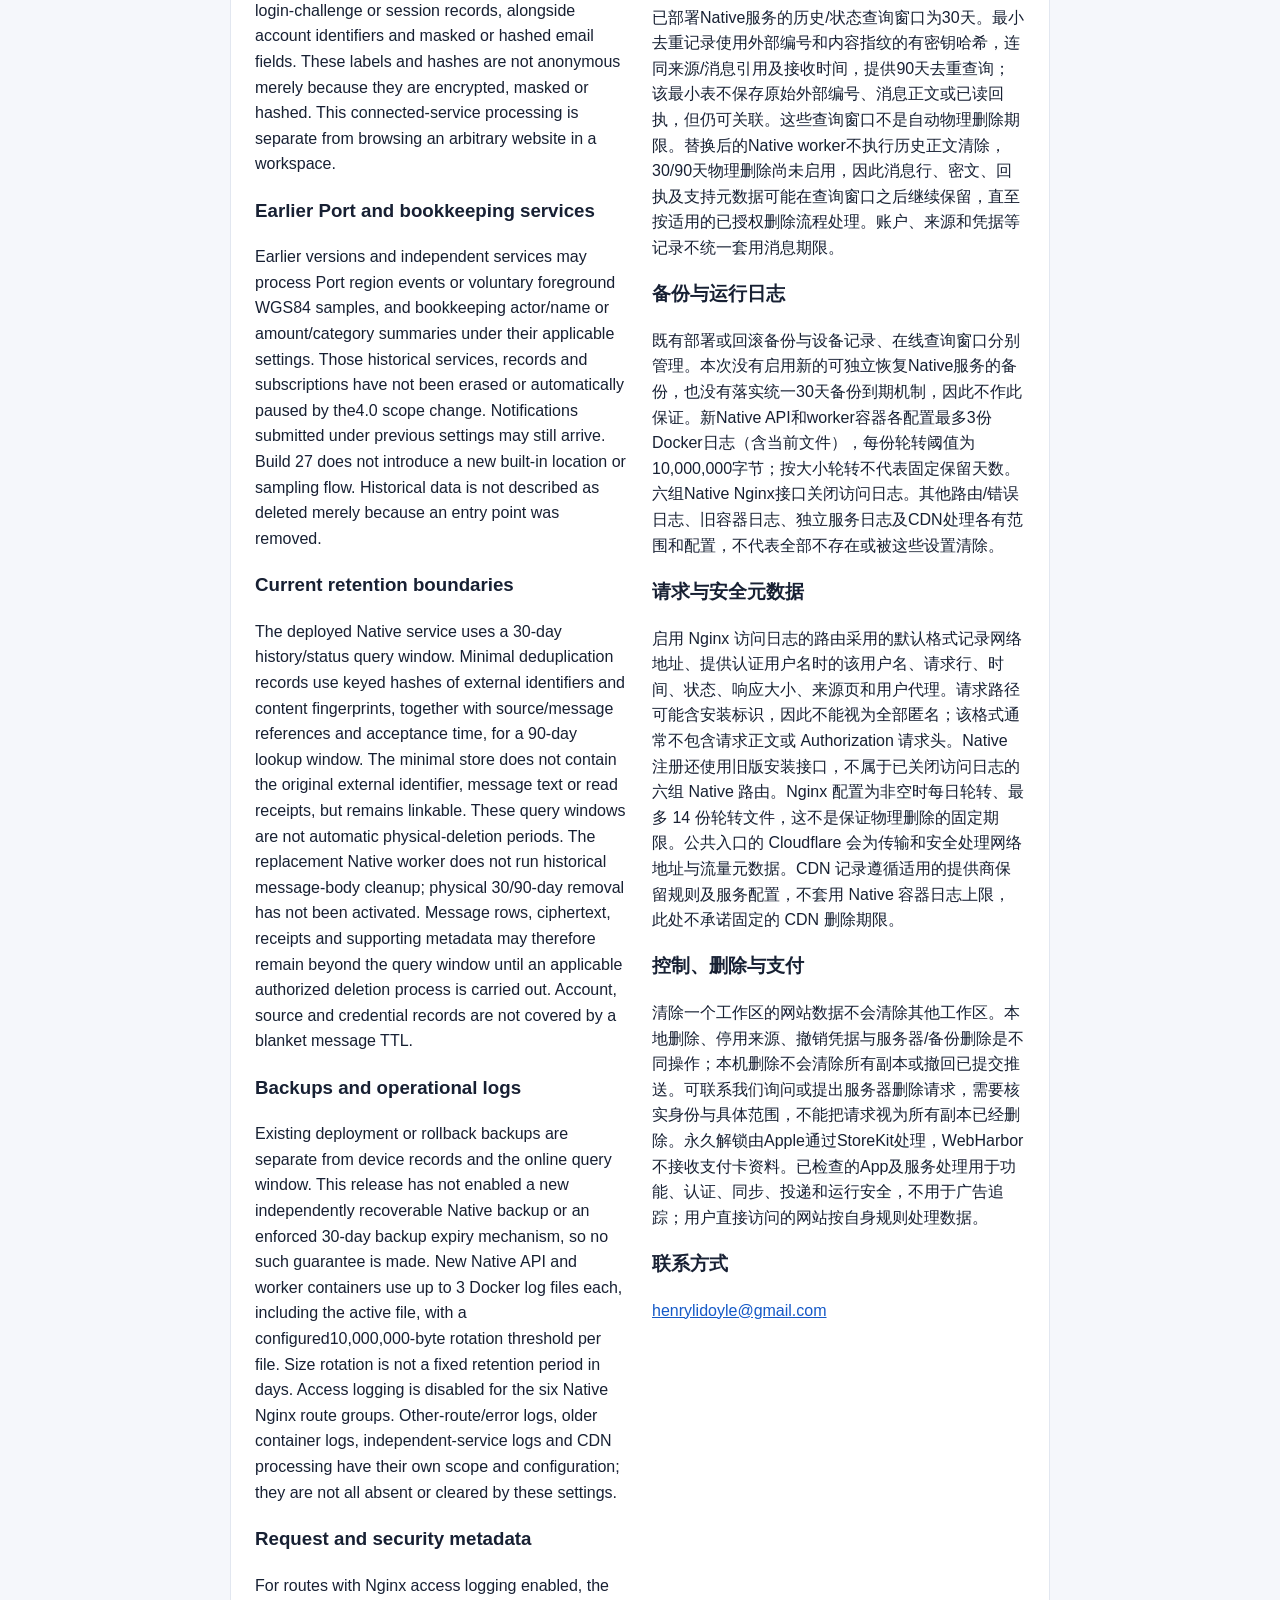
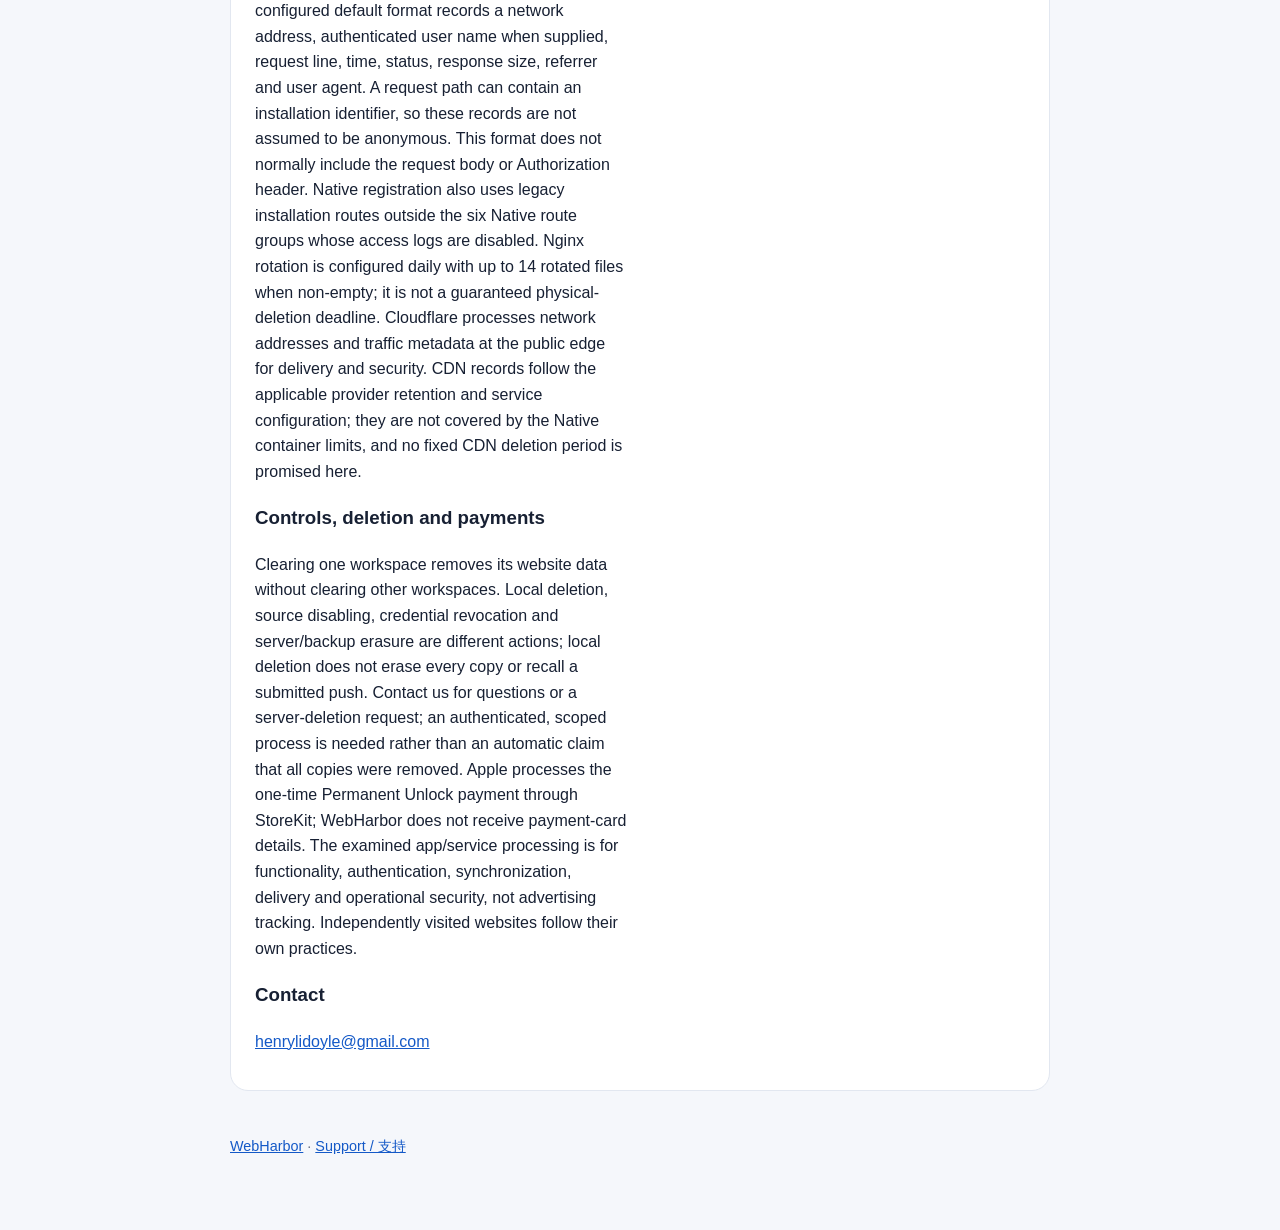
==== commit 5575f65c: "Align WebHarbor 4.0 privacy and support with released scope" ====
--- a/privacy/index.html
+++ b/privacy/index.html
@@ -1,73 +1 @@
-<!doctype html>
-<html lang="en">
-<head>
-  <meta charset="utf-8">
-  <meta name="viewport" content="width=device-width, initial-scale=1">
-  <title>WebHarbor Privacy Policy</title>
-  <link rel="stylesheet" href="../styles.css">
-</head>
-<body>
-<main>
-  <header><h1>Privacy Policy</h1><p class="muted">WebHarbor · Updated 30 September 2026 · Port location and developer sampling disclosure</p><nav><a href="../">WebHarbor</a><a href="../support/">Support</a></nav></header>
-  <section class="card lang">
-    <article>
-      <h2>English</h2>
-      <p>WebHarbor is a local-first iPhone app without advertising or advertising tracking. Version 3.0 adds an optional notification gateway; notification processing applies when you connect a workspace and the service is available. Port also offers a separate, voluntary developer location-sampling workflow described below. Earlier builds may not include these features. Availability depends on deployment and device validation.</p>
-      <h2>Optional notifications in 3.0</h2>
-      <p>After you opt in, notify.lihenry.com processes an encrypted Apple push device token, an installation credential hash, a random notification route identifier, language preference, and site user/group references to send reminders. For a Hezhang workspace, the gateway may also receive an encrypted, bounded summary containing the actor display name, amount and category so the alert can show those details when lock-screen details are enabled. It does not receive your WebKit data-store UUID, website cookies, passwords, memo text, record IDs or counterparties. Hidden-details subscriptions receive generic alert text. Apple delivers the notification through APNs.</p>
-      <p>In 3.0, connecting GitHub requires separate official GitHub App authorization. The gateway stores encrypted authorization credentials, verified GitHub identity, selected repository references and necessary event/target identifiers. Signed events are filtered for assigned Issues, direct review requests and failed or timed-out Actions. It does not synchronize the whole personal notification center or copy website login cookies. Availability is gated by deployment and verification.</p>
-      <p>Creating a private push entry sends its display name, HTTPS starting URL and random route to the gateway. Your server or script can send a message title, body and same-origin target URL. This content is encrypted at rest but must be processed to show messages; do not send passwords or secrets. Send credentials are stored in this device's Keychain; the server retains only their verification hashes. Invited websites can connect a restricted subscription after your confirmation, without obtaining your APNs token or global installation credential.</p>
-      <h2>Optional Port region-assisted reminders</h2>
-      <p>Location assistance is off by default and requires separate permission and verified region configuration. It can monitor at most four predefined border regions in the background. As of this update, production regions remain unconfigured pending real-world validation. Region reminders send a region code, enter/exit transition, time, configuration version and event ID, associated with the notification binding, through the gateway to Port. This reminder workflow does not upload raw coordinates or a continuous route. Without the required permission or configuration, Port uses the travel-plan time estimate. You can turn assistance off in Inbox → Notification Sources → Port → account/workspace → Location Assistance.</p>
-      <p>Port removes online semantic region-event records older than 24 hours during scheduled maintenance, not necessarily at the exact 24-hour boundary. Daily operation normally means cleanup within the next maintenance run; outages can delay it. Backups have the separate retention described below. This is not a promise that every copy disappears within 24 hours.</p>
-      <h2>Port developer foreground location sampling</h2>
-      <p>Only an authenticated Port developer account can use this voluntary workflow. After reading the collection notice and consenting, each explicit capture requests one foreground location fix. Port receives WGS84 latitude and longitude, accuracy, observation and receipt times, travel direction, selected border stage, journey/sample identifiers and the current account association. These points help compare visits across days and prepare region definitions for human review. They are not automatically turned into active geofences, traffic corrections, training labels or notification events, and are not sent to the notification gateway by this workflow.</p>
-      <p>The collector does not continuously watch location or run background sampling, and does not persist raw coordinates in browser LocalStorage or IndexedDB. You can view, export, replace or delete your own samples. Private responses use no-store. Deleting or replacing a point removes its previous raw coordinates from active records; limited operation audit metadata may remain until cleanup. Online samples and their sampling audit records are eligible for deletion 30 days after the original server receipt time and are removed by scheduled maintenance; retries do not restart that period.</p>
-      <p>Port maintenance creates a recovery backup before cleanup. Its rotating maintenance backups retain the newest 14 snapshots and up to eight older Sunday snapshots. Backup copies may therefore outlast online records; their expiry depends on successful maintenance and rotation. Separately retained deployment or incident backups are not covered by that automatic rotation and require operational removal. Contact us about removal from retained copies. Collection is for Port functionality, not advertising or cross-app tracking.</p>
-      <h2>Notification retention and removal</h2>
-      <p>3.0 stores necessary encrypted message content and routing/delivery records in a cloud inbox for 30 days from creation and keeps a bounded device cache. Earlier device-only history may be incomplete and is not reconstructed. Clearing notification history or deleting messages hides them from the inbox without clearing website data; deletion markers prevent reappearance during retries, and retained records expire under the retention period. Removing a source can also remove its history. Pairing tickets expire after 180 seconds; GitHub authorization sessions after 15 minutes.</p>
-      <p>Disconnecting or deleting a workspace disables its local route and queues server revocation if offline. GitHub credentials are removed from the active connector; encrypted credentials may be retained only to retry revocation while GitHub is unavailable. Installation credentials and inactive references may remain for authentication and stale-route protection. Contact us for server-side removal, or revoke the App directly in GitHub settings. Notifications are device-bound; losing the device credential requires reconnecting, not automatic cross-device recovery. Apple accepting a push does not guarantee that iOS displays it. Notification data is not used for advertising, analytics or tracking; message-open state is not sent back to websites by default.</p>
-      <h2>Stored on your device</h2>
-      <p>The app stores workspace metadata (URL, title, UUID, dates and icon filenames) in Application Support. Custom and downloaded icons are stored as local PNG files. Each workspace uses a named WebKit data store that may contain cookies, LocalStorage, IndexedDB and other data created by the website you open.</p>
-      <h2>Network requests</h2>
-      <p>Websites receive the network requests made by their pages and may process cookies, account information and analytics under their own policies. WebHarbor may request a website title and favicon after a successful load. Favicon requests use an isolated session and do not copy your website cookies.</p>
-      <h2>Payments</h2>
-      <p>Permanent Unlock purchases are processed by Apple through StoreKit. WebHarbor does not receive or store your payment details. Purchase entitlement is read from verified Apple transactions and is not written to app metadata, UserDefaults or Keychain.</p>
-      <h2>Deletion</h2>
-      <p>Delete a workspace in the app to remove its metadata, icons and named WebKit data store. Clear Website Data keeps the workspace itself but removes its website data. Removing the app also follows iOS storage rules.</p>
-      <h2>Contact</h2>
-      <p>Questions: <a href="mailto:henrylidoyle@gmail.com">henrylidoyle@gmail.com</a>.</p>
-    </article>
-    <article lang="zh-Hans">
-      <h2>简体中文</h2>
-      <p>WebHarbor 是一款本地优先、没有广告和广告追踪的 iPhone App。3.0 新增可选通知网关，通知处理适用于服务可用且主动连接工作区的用户。Port 另有下述独立、自愿的开发者位置采集流程。早期版本可能不包含这些功能，可用性取决于部署与设备验证完成。</p>
-      <h2>3.0 可选通知</h2>
-      <p>您主动开启后，notify.lihenry.com 会处理加密的 Apple 推送设备令牌、安装凭据哈希、随机通知路由标识、语言偏好及网站用户/家庭引用，用于发送提醒。对于合账工作区，网关还可能接收加密且有长度限制的摘要（记账人显示名、金额和分类），在允许锁屏详情时显示在提醒中。网关不接收 WebKit 数据仓 UUID、网页登录 Cookie、密码、备注、记录 ID 或其他成员信息；隐藏锁屏详情时只发送通用文案。通知由 Apple APNs 投递。</p>
-      <p>3.0 的 GitHub 连接需要单独通过官方 GitHub App 授权。网关保存加密授权凭据、验证后的 GitHub 身份、所选仓库引用及必要的事件和目标标识，按签名事件筛选任务分配、直接评审请求和失败或超时的 Actions。它不完整同步个人通知中心，也不复制网页登录 Cookie。功能仅在部署和验证完成后开放。</p>
-      <p>创建私有推送入口时，入口名称、HTTPS 起始网址及随机路由会提交到网关。您的服务器或脚本可发送标题、正文和同源目标网址；这些内容加密保存，但展示消息时需要处理，请勿发送密码或密钥。发送凭据保存在本机 Keychain，服务器只保留校验摘要。邀请网站经您确认后取得受限订阅标识，不会取得 APNs 令牌或全局安装凭据。</p>
-      <h2>Port 可选区域辅助提醒</h2>
-      <p>位置辅助默认关闭，需要单独授权及经过核实的区域配置，可在后台监测最多四个预设口岸区域。截至本次更新，生产区域仍未配置，等待真实场景验证。区域提醒经网关向 Port 发送区域代码、进入／离开状态、时间、配置版本和事件编号，并关联对应通知绑定；此提醒流程不上传原始坐标或连续轨迹。权限或配置不可用时，Port 使用通行方案时间估算。您可在“收件箱 → 通知来源 → Port → 账户／工作区 → 位置辅助提醒”关闭此功能。</p>
-      <p>Port 在定时维护时清理超过 24 小时的在线语义区域事件，而不是保证在第 24 小时即时删除。正常每日运行时会在下一次维护清理，故障可能造成延迟。备份适用下述独立保留规则，不承诺所有副本严格在 24 小时内消失。</p>
-      <h2>Port 开发者前台位置采集</h2>
-      <p>此自愿流程仅供已登录的 Port 开发者账户使用。阅读采集告知并同意后，每次明确点击采集只请求一次前台定位。Port 接收 WGS84 经纬度、定位精度、观测和接收时间、通行方向、所选口岸节点、行程／样本编号及当前账户关联，用于比较多日通行位置并形成待人工核验的区域定义。样本不会自动变为正式围栏、拥堵纠偏、训练标签或通知事件，此流程也不会向通知网关发送原始坐标。</p>
-      <p>采集器不持续监听位置、不进行后台采样，也不将原始坐标持久保存在浏览器 LocalStorage 或 IndexedDB。您可查看、导出、替换或删除自己的样本；私有响应设置 no-store。删除或替换点位会从活动记录移除原始坐标，有限的操作审计信息可能保留到清理时。在线样本及采集审计在首次服务器接收时间满 30 天后，由定时维护删除；重试不会延长此期限。</p>
-      <p>Port 维护先创建恢复备份，再清理在线数据。维护备份轮换保留最新 14 份及最多八份更早的周日备份，因此备份中的副本可能比在线记录保留更久，清除依赖维护及轮换成功执行。单独保留的发布或事故备份不受此自动轮换约束，需要运维另行删除；如需处理保留副本，请联系我们。采集用于 Port 功能，不用于广告或跨 App 追踪。</p>
-      <h2>通知保留与删除</h2>
-      <p>3.0 云端收件箱保存必要的加密消息内容、路由和投递记录，自创建起保留 30 天，本机保留有限缓存。早期版本的本机历史可能不完整，不会虚构恢复。清除通知历史或删除消息会将其从收件箱隐藏，不清除网页数据；删除标记防止同步重试时重新出现，保留记录按期限清理。删除来源时可以一并删除历史。配对票据 180 秒过期，GitHub 授权会话 15 分钟过期。</p>
-      <p>关闭提醒或删除工作区会停用本地路由，离线时排队撤销服务器订阅。GitHub 凭据从活动连接删除；平台暂不可用时，加密凭据可仅为重试撤销而保留。安装凭据及停用引用可能保留以验证身份和防止旧路由复用。可联系我们请求服务器删除，也可在 GitHub 设置撤销 App。通知仅绑定当前设备，设备凭据丢失需重新连接，不自动跨设备恢复。Apple 接受推送不代表 iOS 必然展示。通知数据不用于广告、分析或跟踪，消息打开状态默认不回传给网站。</p>
-      <h2>保存在设备上的内容</h2>
-      <p>App 将工作区元数据（网址、标题、UUID、日期和图标文件名）保存在 Application Support。自定义图标和下载的图标以本地 PNG 文件保存。每个工作区使用具名 WebKit 数据仓，其中可能包含您打开的网站创建的 Cookie、LocalStorage、IndexedDB 和其他数据。</p>
-      <h2>网络请求</h2>
-      <p>网页会接收其页面发出的网络请求，并可能依据自身政策处理 Cookie、账户信息和分析数据。页面成功加载后，WebHarbor 可能读取网站标题并请求 favicon。favicon 请求使用隔离会话，不会复制网站 Cookie。</p>
-      <h2>支付</h2>
-      <p>永久解锁由 Apple 通过 StoreKit 处理。WebHarbor 不接收或保存支付信息。购买权益只依据经过验证的 Apple 交易读取，不写入 App 元数据、UserDefaults 或 Keychain。</p>
-      <h2>删除</h2>
-      <p>在 App 中删除工作区会移除元数据、图标和具名 WebKit 数据仓。“清除网站数据”会保留工作区，但删除其网站数据。移除 App 还会遵循 iOS 的存储规则。</p>
-      <h2>联系方式</h2>
-      <p>问题请联系：<a href="mailto:henrylidoyle@gmail.com">henrylidoyle@gmail.com</a>。</p>
-    </article>
-  </section>
-  <footer class="muted"><a href="../">WebHarbor</a> · <a href="../support/">Support / 支持</a></footer>
-</main>
-</body>
-</html>
+<!doctype html><html lang="en"><head><meta charset="utf-8"><meta name="viewport" content="width=device-width, initial-scale=1"><title>WebHarbor Privacy Policy</title><link rel="stylesheet" href="../styles.css"></head><body><main><header><h1>Privacy Policy / 隐私政策</h1><p class="muted">WebHarbor4.0 and retained earlier-version services</p><nav><a href="../">WebHarbor</a><a href="../support/">Support</a></nav></header><section class="card lang"><article><h2>English</h2><h3>Version and scope</h3><p>This policy covers WebHarbor 4.0 and clearly identified earlier-version services that remain in operation. Build 27 provides independent web workspaces, an inbox, Share saving, Shortcuts, local reminders and configured Native notifications. It excludes the built-in Port and bookkeeping integrations, location reminders and sampling. Earlier-version sections below do not make these features available in 4.0.</p><h3>On-device functions and websites</h3><p>Workspace metadata, icons and separate website data stores are held on the device. Local text/link saving, Share import, searching and local reminders do not by themselves send that content through a server to notify the same device. Websites receive their own requests and apply their own sign-in, cookie and privacy practices. WebHarbor may retrieve a website title or favicon; its isolated favicon request does not copy the workspace cookies.</p><h3>Connected notifications</h3><p>Notification registration and connected services process installation/device identifiers, push routing, credential hashes and account/source bindings. Native sources also process notification titles, text, links and source information, delivery state and stored/read timestamps. These records can be linked to an installation or source. Encryption and hashing do not make linked records anonymous. Server-stored content and device-token ciphertext can be decrypted by the service for its functions; this is not end-to-end encryption. Marking a local item processed does not complete an action on its website.</p><h3>Connected-service account labels</h3><p>When you sign into a developer-operated connected service such as Trip, that service processes the login and account information needed for its functions. Trip notification pairing uses your account display name, or your email address when that name is empty, as the account label sent to the notification gateway. The gateway stores this label encrypted with the account/source binding. Earlier Port sign-in services retain the submitted email in login-challenge or session records, alongside account identifiers and masked or hashed email fields. These labels and hashes are not anonymous merely because they are encrypted, masked or hashed. This connected-service processing is separate from browsing an arbitrary website in a workspace.</p><h3>Earlier Port and bookkeeping services</h3><p>Earlier versions and independent services may process Port region events or voluntary foreground WGS84 samples, and bookkeeping actor/name or amount/category summaries under their applicable settings. Those historical services, records and subscriptions have not been erased or automatically paused by the4.0 scope change. Notifications submitted under previous settings may still arrive. Build 27 does not introduce a new built-in location or sampling flow. Historical data is not described as deleted merely because an entry point was removed.</p><h3>Current retention boundaries</h3><p>The deployed Native service uses a 30-day history/status query window. Minimal deduplication records use keyed hashes of external identifiers and content fingerprints, together with source/message references and acceptance time, for a 90-day lookup window. The minimal store does not contain the original external identifier, message text or read receipts, but remains linkable. These query windows are not automatic physical-deletion periods. The replacement Native worker does not run historical message-body cleanup; physical 30/90-day removal has not been activated. Message rows, ciphertext, receipts and supporting metadata may therefore remain beyond the query window until an applicable authorized deletion process is carried out. Account, source and credential records are not covered by a blanket message TTL.</p><h3>Backups and operational logs</h3><p>Existing deployment or rollback backups are separate from device records and the online query window. This release has not enabled a new independently recoverable Native backup or an enforced 30-day backup expiry mechanism, so no such guarantee is made. New Native API and worker containers use up to 3 Docker log files each, including the active file, with a configured10,000,000-byte rotation threshold per file. Size rotation is not a fixed retention period in days. Access logging is disabled for the six Native Nginx route groups. Other-route/error logs, older container logs, independent-service logs and CDN processing have their own scope and configuration; they are not all absent or cleared by these settings.</p><h3>Request and security metadata</h3><p>For routes with Nginx access logging enabled, the configured default format records a network address, authenticated user name when supplied, request line, time, status, response size, referrer and user agent. A request path can contain an installation identifier, so these records are not assumed to be anonymous. This format does not normally include the request body or Authorization header. Native registration also uses legacy installation routes outside the six Native route groups whose access logs are disabled. Nginx rotation is configured daily with up to 14 rotated files when non-empty; it is not a guaranteed physical-deletion deadline. Cloudflare processes network addresses and traffic metadata at the public edge for delivery and security. CDN records follow the applicable provider retention and service configuration; they are not covered by the Native container limits, and no fixed CDN deletion period is promised here.</p><h3>Controls, deletion and payments</h3><p>Clearing one workspace removes its website data without clearing other workspaces. Local deletion, source disabling, credential revocation and server/backup erasure are different actions; local deletion does not erase every copy or recall a submitted push. Contact us for questions or a server-deletion request; an authenticated, scoped process is needed rather than an automatic claim that all copies were removed. Apple processes the one-time Permanent Unlock payment through StoreKit; WebHarbor does not receive payment-card details. The examined app/service processing is for functionality, authentication, synchronization, delivery and operational security, not advertising tracking. Independently visited websites follow their own practices.</p><h3>Contact</h3><p><a href="mailto:henrylidoyle@gmail.com">henrylidoyle@gmail.com</a></p></article><article><h2>简体中文</h2><h3>版本与适用范围</h3><p>本政策涵盖WebHarbor4.0，以及文中明确区分、仍在运行的早期版本服务。27构建提供独立网页工作区、收件箱、分享保存、快捷指令、本地提醒和已配置的Native通知，不包含内建Port、记账、位置提醒或采样。下文的旧版说明不代表这些功能在4.0开放。</p><h3>设备本地功能与网站</h3><p>工作区元数据、图标及独立网页数据仓保存在设备上。本地文字/链接保存、分享导入、搜索和本地提醒，不会仅为提醒同一设备而把该内容发送到服务器。网站接收自身请求，并适用各自的登录、Cookie与隐私规则。App可能读取网页标题或请求favicon；隔离的favicon请求不会复制工作区Cookie。</p><h3>已连接的通知</h3><p>通知注册和相关服务处理安装/设备标识、推送路由、凭据哈希及账户/来源绑定。Native来源还处理通知标题、正文、链接、来源信息、投递状态及存入/已读时间。这些记录可关联安装或来源；加密和哈希不等于匿名。服务会按功能需要解密服务器上的消息或设备令牌密文，因此不是端到端加密。本机标记“已处理”不会替您完成网站上的业务。</p><h3>已连接服务的账户标签</h3><p>登录 Trip 等开发者运营的已连接服务时，该服务会处理完成登录和账户功能所需的信息。Trip 通知配对将账户显示名作为账户标签发送到通知网关；显示名为空时使用邮箱。网关随账户/来源绑定加密保存该标签。早期 Port 登录服务会在验证挑战或会话记录中保存提交的邮箱，同时保存账户标识及邮箱遮盖值或派生哈希；加密、遮盖或哈希不等于匿名。这些已连接服务的数据处理，与在工作区中自由访问任意网站分别说明。</p><h3>早期Port与记账服务</h3><p>早期版本和独立服务可能按其适用设置处理Port区域事件、主动提交的WGS84前台单点采样，或记账人/名称与金额/分类摘要。本次4.0范围调整没有删除这些旧服务、数据或自动暂停既有订阅；先前设置下提交的通知仍可能到达。27构建没有新增内建定位或采样流程，不能因为移除入口就把历史数据写成已删除。</p><h3>当前保留边界</h3><p>已部署Native服务的历史/状态查询窗口为30天。最小去重记录使用外部编号和内容指纹的有密钥哈希，连同来源/消息引用及接收时间，提供90天去重查询；该最小表不保存原始外部编号、消息正文或已读回执，但仍可关联。这些查询窗口不是自动物理删除期限。替换后的Native worker不执行历史正文清除，30/90天物理删除尚未启用，因此消息行、密文、回执及支持元数据可能在查询窗口之后继续保留，直至按适用的已授权删除流程处理。账户、来源和凭据等记录不统一套用消息期限。</p><h3>备份与运行日志</h3><p>既有部署或回滚备份与设备记录、在线查询窗口分别管理。本次没有启用新的可独立恢复Native服务的备份，也没有落实统一30天备份到期机制，因此不作此保证。新Native API和worker容器各配置最多3份Docker日志（含当前文件），每份轮转阈值为10,000,000字节；按大小轮转不代表固定保留天数。六组Native Nginx接口关闭访问日志。其他路由/错误日志、旧容器日志、独立服务日志及CDN处理各有范围和配置，不代表全部不存在或被这些设置清除。</p><h3>请求与安全元数据</h3><p>启用 Nginx 访问日志的路由采用的默认格式记录网络地址、提供认证用户名时的该用户名、请求行、时间、状态、响应大小、来源页和用户代理。请求路径可能含安装标识，因此不能视为全部匿名；该格式通常不包含请求正文或 Authorization 请求头。Native 注册还使用旧版安装接口，不属于已关闭访问日志的六组 Native 路由。Nginx 配置为非空时每日轮转、最多 14 份轮转文件，这不是保证物理删除的固定期限。公共入口的 Cloudflare 会为传输和安全处理网络地址与流量元数据。CDN 记录遵循适用的提供商保留规则及服务配置，不套用 Native 容器日志上限，此处不承诺固定的 CDN 删除期限。</p><h3>控制、删除与支付</h3><p>清除一个工作区的网站数据不会清除其他工作区。本地删除、停用来源、撤销凭据与服务器/备份删除是不同操作；本机删除不会清除所有副本或撤回已提交推送。可联系我们询问或提出服务器删除请求，需要核实身份与具体范围，不能把请求视为所有副本已经删除。永久解锁由Apple通过StoreKit处理，WebHarbor不接收支付卡资料。已检查的App及服务处理用于功能、认证、同步、投递和运行安全，不用于广告追踪；用户直接访问的网站按自身规则处理数据。</p><h3>联系方式</h3><p><a href="mailto:henrylidoyle@gmail.com">henrylidoyle@gmail.com</a></p></article></section><footer class="muted"><a href="../">WebHarbor</a> · <a href="../support/">Support / 支持</a></footer></main></body></html>
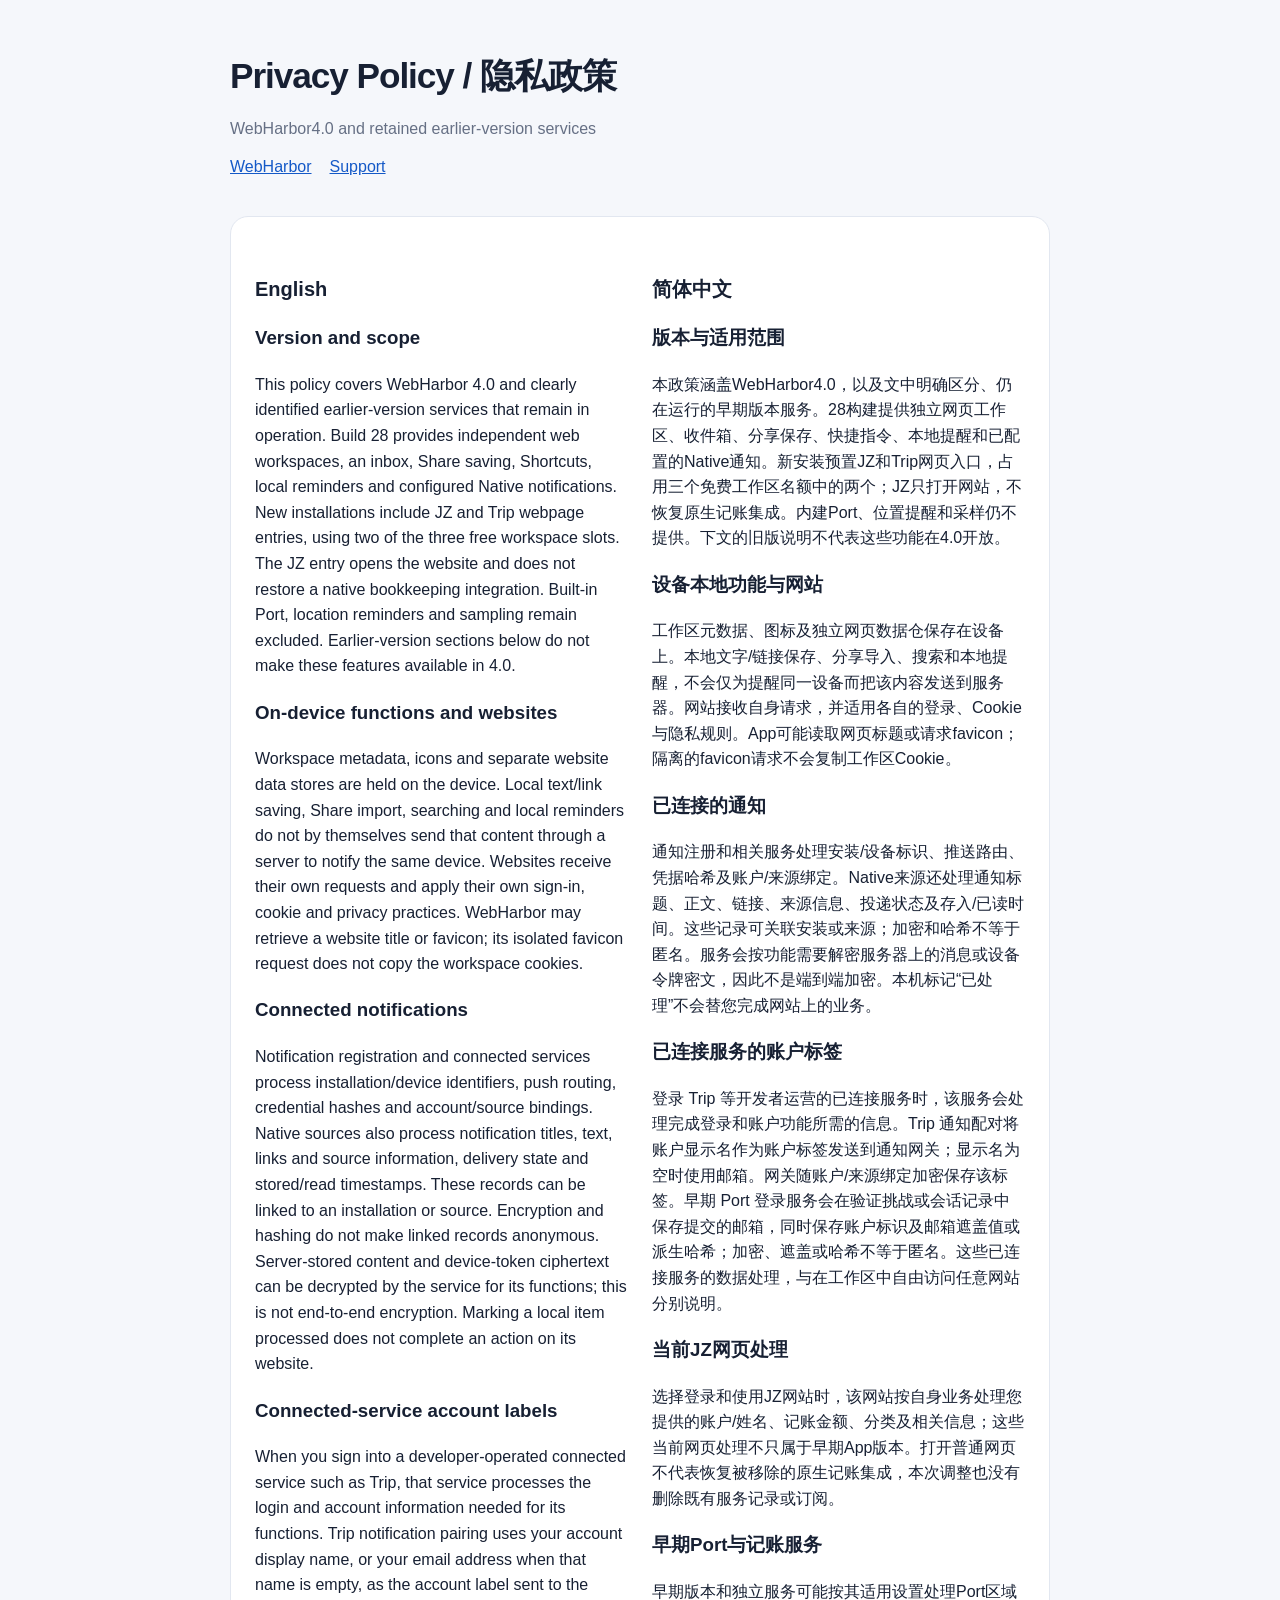
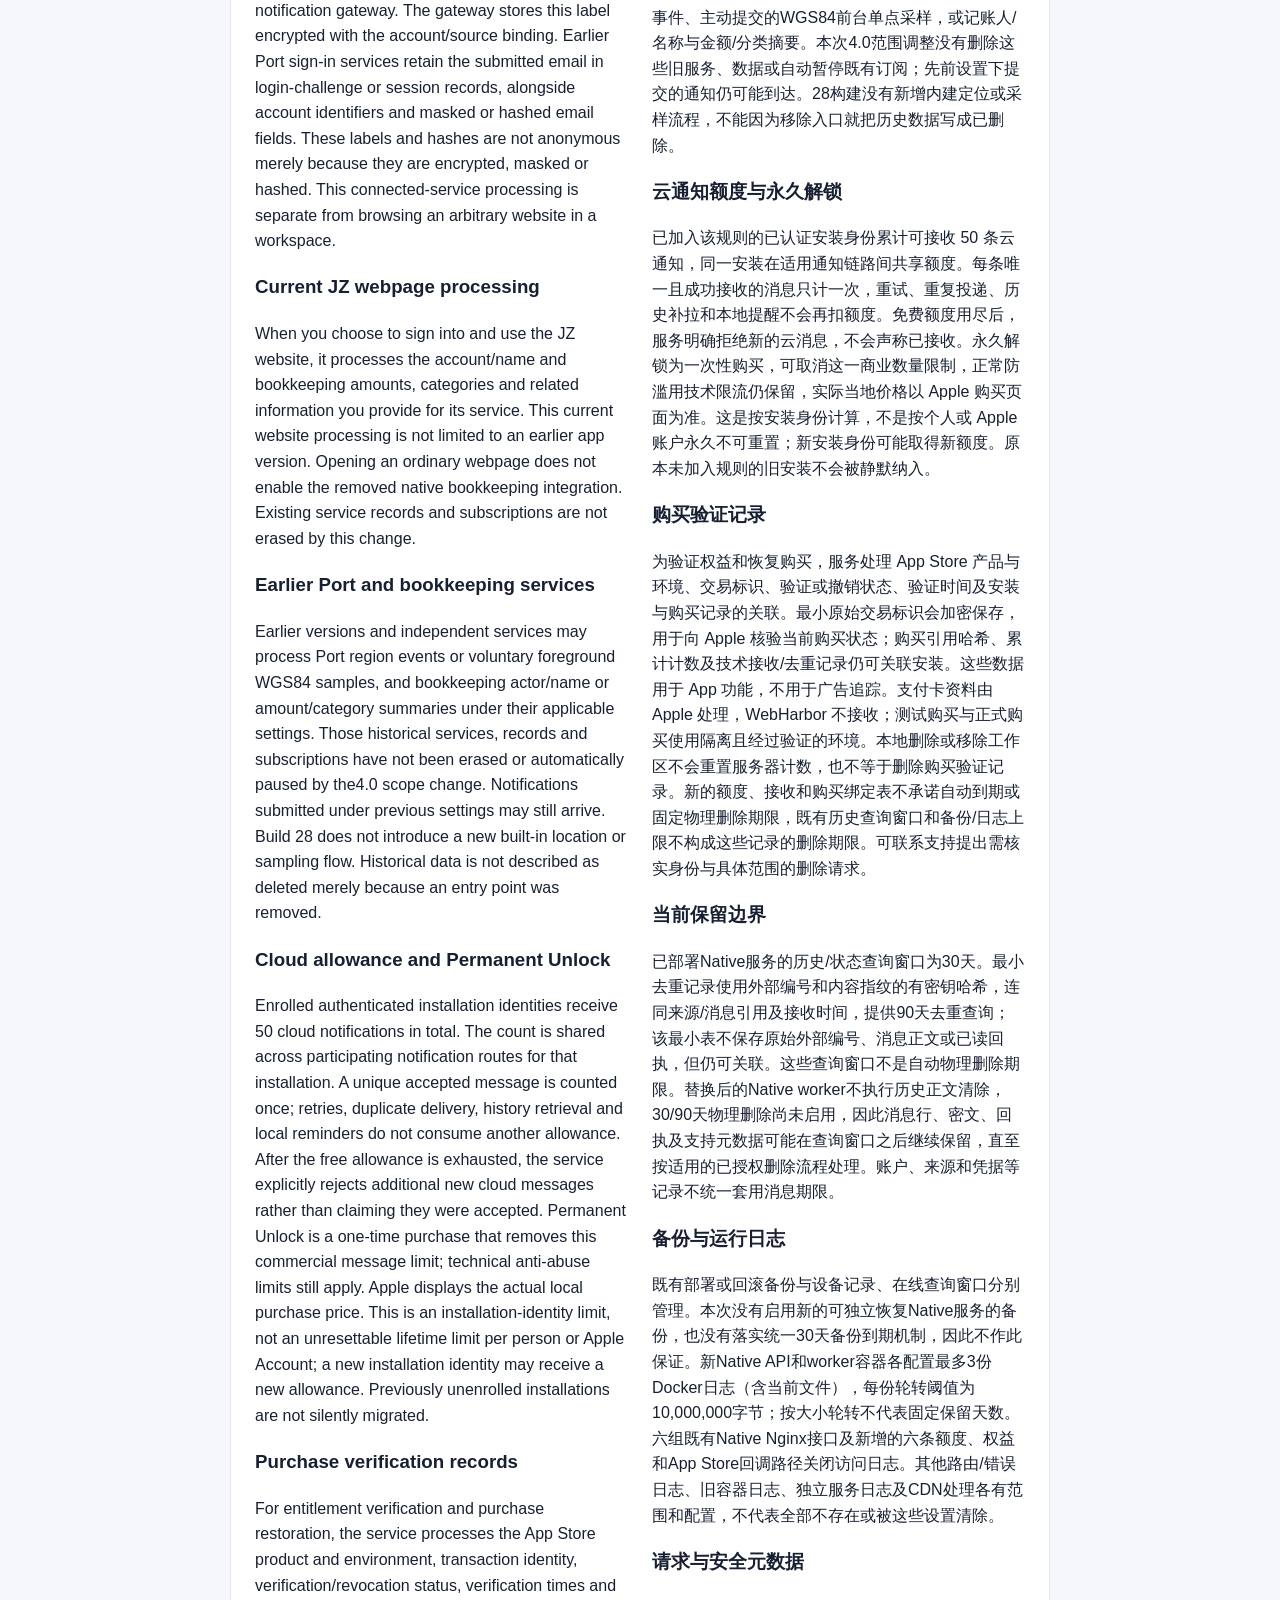
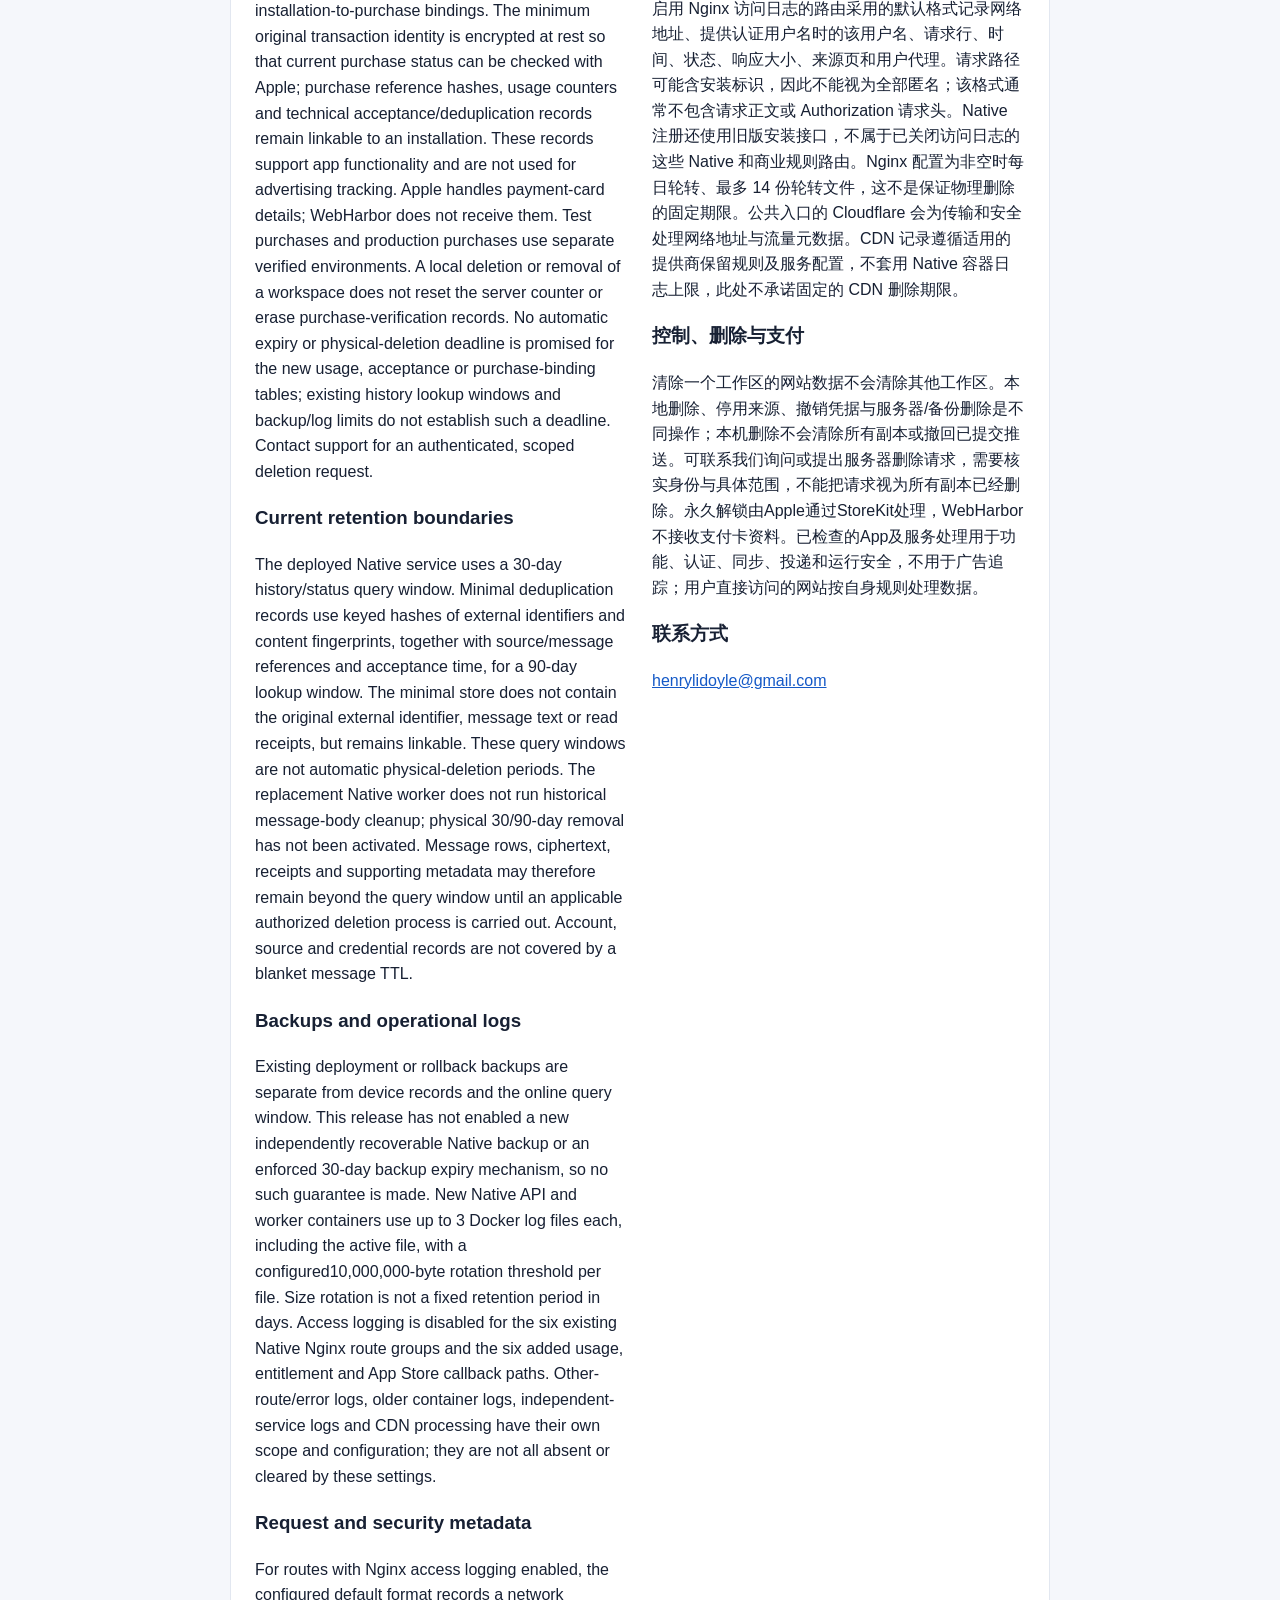
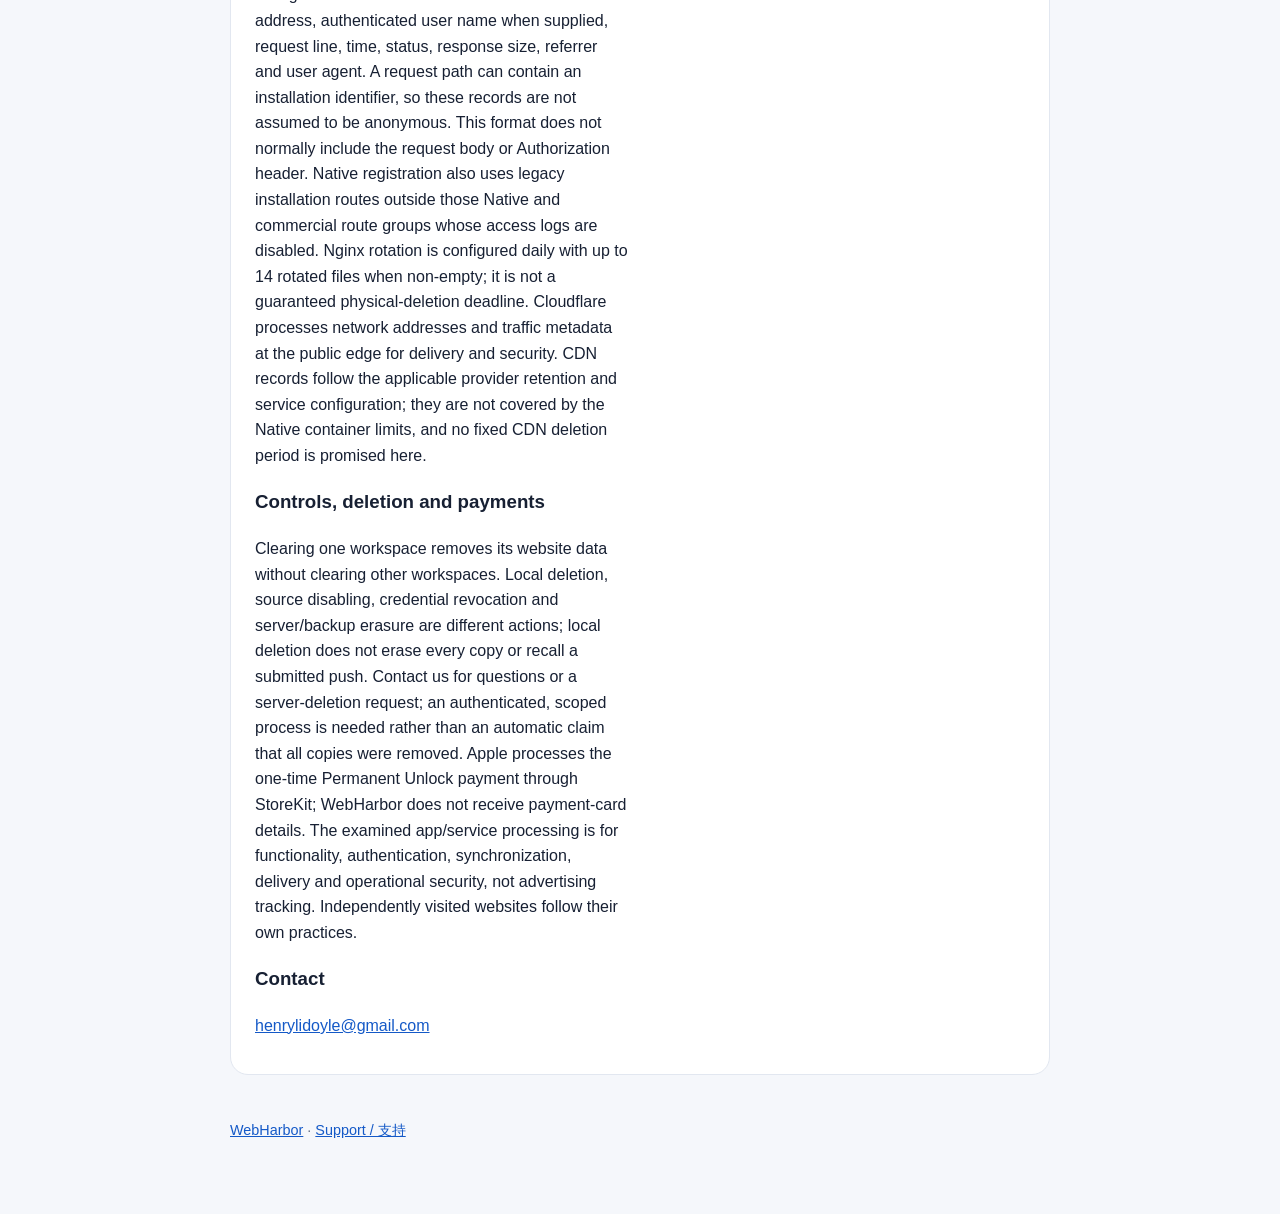
==== commit f548b4eb: "Disclose lifetime notification allowance and purchase verification" ====
--- a/privacy/index.html
+++ b/privacy/index.html
@@ -1 +1 @@
-<!doctype html><html lang="en"><head><meta charset="utf-8"><meta name="viewport" content="width=device-width, initial-scale=1"><title>WebHarbor Privacy Policy</title><link rel="stylesheet" href="../styles.css"></head><body><main><header><h1>Privacy Policy / 隐私政策</h1><p class="muted">WebHarbor4.0 and retained earlier-version services</p><nav><a href="../">WebHarbor</a><a href="../support/">Support</a></nav></header><section class="card lang"><article><h2>English</h2><h3>Version and scope</h3><p>This policy covers WebHarbor 4.0 and clearly identified earlier-version services that remain in operation. Build 27 provides independent web workspaces, an inbox, Share saving, Shortcuts, local reminders and configured Native notifications. It excludes the built-in Port and bookkeeping integrations, location reminders and sampling. Earlier-version sections below do not make these features available in 4.0.</p><h3>On-device functions and websites</h3><p>Workspace metadata, icons and separate website data stores are held on the device. Local text/link saving, Share import, searching and local reminders do not by themselves send that content through a server to notify the same device. Websites receive their own requests and apply their own sign-in, cookie and privacy practices. WebHarbor may retrieve a website title or favicon; its isolated favicon request does not copy the workspace cookies.</p><h3>Connected notifications</h3><p>Notification registration and connected services process installation/device identifiers, push routing, credential hashes and account/source bindings. Native sources also process notification titles, text, links and source information, delivery state and stored/read timestamps. These records can be linked to an installation or source. Encryption and hashing do not make linked records anonymous. Server-stored content and device-token ciphertext can be decrypted by the service for its functions; this is not end-to-end encryption. Marking a local item processed does not complete an action on its website.</p><h3>Connected-service account labels</h3><p>When you sign into a developer-operated connected service such as Trip, that service processes the login and account information needed for its functions. Trip notification pairing uses your account display name, or your email address when that name is empty, as the account label sent to the notification gateway. The gateway stores this label encrypted with the account/source binding. Earlier Port sign-in services retain the submitted email in login-challenge or session records, alongside account identifiers and masked or hashed email fields. These labels and hashes are not anonymous merely because they are encrypted, masked or hashed. This connected-service processing is separate from browsing an arbitrary website in a workspace.</p><h3>Earlier Port and bookkeeping services</h3><p>Earlier versions and independent services may process Port region events or voluntary foreground WGS84 samples, and bookkeeping actor/name or amount/category summaries under their applicable settings. Those historical services, records and subscriptions have not been erased or automatically paused by the4.0 scope change. Notifications submitted under previous settings may still arrive. Build 27 does not introduce a new built-in location or sampling flow. Historical data is not described as deleted merely because an entry point was removed.</p><h3>Current retention boundaries</h3><p>The deployed Native service uses a 30-day history/status query window. Minimal deduplication records use keyed hashes of external identifiers and content fingerprints, together with source/message references and acceptance time, for a 90-day lookup window. The minimal store does not contain the original external identifier, message text or read receipts, but remains linkable. These query windows are not automatic physical-deletion periods. The replacement Native worker does not run historical message-body cleanup; physical 30/90-day removal has not been activated. Message rows, ciphertext, receipts and supporting metadata may therefore remain beyond the query window until an applicable authorized deletion process is carried out. Account, source and credential records are not covered by a blanket message TTL.</p><h3>Backups and operational logs</h3><p>Existing deployment or rollback backups are separate from device records and the online query window. This release has not enabled a new independently recoverable Native backup or an enforced 30-day backup expiry mechanism, so no such guarantee is made. New Native API and worker containers use up to 3 Docker log files each, including the active file, with a configured10,000,000-byte rotation threshold per file. Size rotation is not a fixed retention period in days. Access logging is disabled for the six Native Nginx route groups. Other-route/error logs, older container logs, independent-service logs and CDN processing have their own scope and configuration; they are not all absent or cleared by these settings.</p><h3>Request and security metadata</h3><p>For routes with Nginx access logging enabled, the configured default format records a network address, authenticated user name when supplied, request line, time, status, response size, referrer and user agent. A request path can contain an installation identifier, so these records are not assumed to be anonymous. This format does not normally include the request body or Authorization header. Native registration also uses legacy installation routes outside the six Native route groups whose access logs are disabled. Nginx rotation is configured daily with up to 14 rotated files when non-empty; it is not a guaranteed physical-deletion deadline. Cloudflare processes network addresses and traffic metadata at the public edge for delivery and security. CDN records follow the applicable provider retention and service configuration; they are not covered by the Native container limits, and no fixed CDN deletion period is promised here.</p><h3>Controls, deletion and payments</h3><p>Clearing one workspace removes its website data without clearing other workspaces. Local deletion, source disabling, credential revocation and server/backup erasure are different actions; local deletion does not erase every copy or recall a submitted push. Contact us for questions or a server-deletion request; an authenticated, scoped process is needed rather than an automatic claim that all copies were removed. Apple processes the one-time Permanent Unlock payment through StoreKit; WebHarbor does not receive payment-card details. The examined app/service processing is for functionality, authentication, synchronization, delivery and operational security, not advertising tracking. Independently visited websites follow their own practices.</p><h3>Contact</h3><p><a href="mailto:henrylidoyle@gmail.com">henrylidoyle@gmail.com</a></p></article><article><h2>简体中文</h2><h3>版本与适用范围</h3><p>本政策涵盖WebHarbor4.0，以及文中明确区分、仍在运行的早期版本服务。27构建提供独立网页工作区、收件箱、分享保存、快捷指令、本地提醒和已配置的Native通知，不包含内建Port、记账、位置提醒或采样。下文的旧版说明不代表这些功能在4.0开放。</p><h3>设备本地功能与网站</h3><p>工作区元数据、图标及独立网页数据仓保存在设备上。本地文字/链接保存、分享导入、搜索和本地提醒，不会仅为提醒同一设备而把该内容发送到服务器。网站接收自身请求，并适用各自的登录、Cookie与隐私规则。App可能读取网页标题或请求favicon；隔离的favicon请求不会复制工作区Cookie。</p><h3>已连接的通知</h3><p>通知注册和相关服务处理安装/设备标识、推送路由、凭据哈希及账户/来源绑定。Native来源还处理通知标题、正文、链接、来源信息、投递状态及存入/已读时间。这些记录可关联安装或来源；加密和哈希不等于匿名。服务会按功能需要解密服务器上的消息或设备令牌密文，因此不是端到端加密。本机标记“已处理”不会替您完成网站上的业务。</p><h3>已连接服务的账户标签</h3><p>登录 Trip 等开发者运营的已连接服务时，该服务会处理完成登录和账户功能所需的信息。Trip 通知配对将账户显示名作为账户标签发送到通知网关；显示名为空时使用邮箱。网关随账户/来源绑定加密保存该标签。早期 Port 登录服务会在验证挑战或会话记录中保存提交的邮箱，同时保存账户标识及邮箱遮盖值或派生哈希；加密、遮盖或哈希不等于匿名。这些已连接服务的数据处理，与在工作区中自由访问任意网站分别说明。</p><h3>早期Port与记账服务</h3><p>早期版本和独立服务可能按其适用设置处理Port区域事件、主动提交的WGS84前台单点采样，或记账人/名称与金额/分类摘要。本次4.0范围调整没有删除这些旧服务、数据或自动暂停既有订阅；先前设置下提交的通知仍可能到达。27构建没有新增内建定位或采样流程，不能因为移除入口就把历史数据写成已删除。</p><h3>当前保留边界</h3><p>已部署Native服务的历史/状态查询窗口为30天。最小去重记录使用外部编号和内容指纹的有密钥哈希，连同来源/消息引用及接收时间，提供90天去重查询；该最小表不保存原始外部编号、消息正文或已读回执，但仍可关联。这些查询窗口不是自动物理删除期限。替换后的Native worker不执行历史正文清除，30/90天物理删除尚未启用，因此消息行、密文、回执及支持元数据可能在查询窗口之后继续保留，直至按适用的已授权删除流程处理。账户、来源和凭据等记录不统一套用消息期限。</p><h3>备份与运行日志</h3><p>既有部署或回滚备份与设备记录、在线查询窗口分别管理。本次没有启用新的可独立恢复Native服务的备份，也没有落实统一30天备份到期机制，因此不作此保证。新Native API和worker容器各配置最多3份Docker日志（含当前文件），每份轮转阈值为10,000,000字节；按大小轮转不代表固定保留天数。六组Native Nginx接口关闭访问日志。其他路由/错误日志、旧容器日志、独立服务日志及CDN处理各有范围和配置，不代表全部不存在或被这些设置清除。</p><h3>请求与安全元数据</h3><p>启用 Nginx 访问日志的路由采用的默认格式记录网络地址、提供认证用户名时的该用户名、请求行、时间、状态、响应大小、来源页和用户代理。请求路径可能含安装标识，因此不能视为全部匿名；该格式通常不包含请求正文或 Authorization 请求头。Native 注册还使用旧版安装接口，不属于已关闭访问日志的六组 Native 路由。Nginx 配置为非空时每日轮转、最多 14 份轮转文件，这不是保证物理删除的固定期限。公共入口的 Cloudflare 会为传输和安全处理网络地址与流量元数据。CDN 记录遵循适用的提供商保留规则及服务配置，不套用 Native 容器日志上限，此处不承诺固定的 CDN 删除期限。</p><h3>控制、删除与支付</h3><p>清除一个工作区的网站数据不会清除其他工作区。本地删除、停用来源、撤销凭据与服务器/备份删除是不同操作；本机删除不会清除所有副本或撤回已提交推送。可联系我们询问或提出服务器删除请求，需要核实身份与具体范围，不能把请求视为所有副本已经删除。永久解锁由Apple通过StoreKit处理，WebHarbor不接收支付卡资料。已检查的App及服务处理用于功能、认证、同步、投递和运行安全，不用于广告追踪；用户直接访问的网站按自身规则处理数据。</p><h3>联系方式</h3><p><a href="mailto:henrylidoyle@gmail.com">henrylidoyle@gmail.com</a></p></article></section><footer class="muted"><a href="../">WebHarbor</a> · <a href="../support/">Support / 支持</a></footer></main></body></html>+<!doctype html><html lang="en"><head><meta charset="utf-8"><meta name="viewport" content="width=device-width, initial-scale=1"><title>WebHarbor Privacy Policy</title><link rel="stylesheet" href="../styles.css"></head><body><main><header><h1>Privacy Policy / 隐私政策</h1><p class="muted">WebHarbor4.0 and retained earlier-version services</p><nav><a href="../">WebHarbor</a><a href="../support/">Support</a></nav></header><section class="card lang"><article><h2>English</h2><h3>Version and scope</h3><p>This policy covers WebHarbor 4.0 and clearly identified earlier-version services that remain in operation. Build 28 provides independent web workspaces, an inbox, Share saving, Shortcuts, local reminders and configured Native notifications. New installations include JZ and Trip webpage entries, using two of the three free workspace slots. The JZ entry opens the website and does not restore a native bookkeeping integration. Built-in Port, location reminders and sampling remain excluded. Earlier-version sections below do not make these features available in 4.0.</p><h3>On-device functions and websites</h3><p>Workspace metadata, icons and separate website data stores are held on the device. Local text/link saving, Share import, searching and local reminders do not by themselves send that content through a server to notify the same device. Websites receive their own requests and apply their own sign-in, cookie and privacy practices. WebHarbor may retrieve a website title or favicon; its isolated favicon request does not copy the workspace cookies.</p><h3>Connected notifications</h3><p>Notification registration and connected services process installation/device identifiers, push routing, credential hashes and account/source bindings. Native sources also process notification titles, text, links and source information, delivery state and stored/read timestamps. These records can be linked to an installation or source. Encryption and hashing do not make linked records anonymous. Server-stored content and device-token ciphertext can be decrypted by the service for its functions; this is not end-to-end encryption. Marking a local item processed does not complete an action on its website.</p><h3>Connected-service account labels</h3><p>When you sign into a developer-operated connected service such as Trip, that service processes the login and account information needed for its functions. Trip notification pairing uses your account display name, or your email address when that name is empty, as the account label sent to the notification gateway. The gateway stores this label encrypted with the account/source binding. Earlier Port sign-in services retain the submitted email in login-challenge or session records, alongside account identifiers and masked or hashed email fields. These labels and hashes are not anonymous merely because they are encrypted, masked or hashed. This connected-service processing is separate from browsing an arbitrary website in a workspace.</p><h3>Current JZ webpage processing</h3><p>When you choose to sign into and use the JZ website, it processes the account/name and bookkeeping amounts, categories and related information you provide for its service. This current website processing is not limited to an earlier app version. Opening an ordinary webpage does not enable the removed native bookkeeping integration. Existing service records and subscriptions are not erased by this change.</p><h3>Earlier Port and bookkeeping services</h3><p>Earlier versions and independent services may process Port region events or voluntary foreground WGS84 samples, and bookkeeping actor/name or amount/category summaries under their applicable settings. Those historical services, records and subscriptions have not been erased or automatically paused by the4.0 scope change. Notifications submitted under previous settings may still arrive. Build 28 does not introduce a new built-in location or sampling flow. Historical data is not described as deleted merely because an entry point was removed.</p><h3>Cloud allowance and Permanent Unlock</h3><p>Enrolled authenticated installation identities receive 50 cloud notifications in total. The count is shared across participating notification routes for that installation. A unique accepted message is counted once; retries, duplicate delivery, history retrieval and local reminders do not consume another allowance. After the free allowance is exhausted, the service explicitly rejects additional new cloud messages rather than claiming they were accepted. Permanent Unlock is a one-time purchase that removes this commercial message limit; technical anti-abuse limits still apply. Apple displays the actual local purchase price. This is an installation-identity limit, not an unresettable lifetime limit per person or Apple Account; a new installation identity may receive a new allowance. Previously unenrolled installations are not silently migrated.</p><h3>Purchase verification records</h3><p>For entitlement verification and purchase restoration, the service processes the App Store product and environment, transaction identity, verification/revocation status, verification times and installation-to-purchase bindings. The minimum original transaction identity is encrypted at rest so that current purchase status can be checked with Apple; purchase reference hashes, usage counters and technical acceptance/deduplication records remain linkable to an installation. These records support app functionality and are not used for advertising tracking. Apple handles payment-card details; WebHarbor does not receive them. Test purchases and production purchases use separate verified environments. A local deletion or removal of a workspace does not reset the server counter or erase purchase-verification records. No automatic expiry or physical-deletion deadline is promised for the new usage, acceptance or purchase-binding tables; existing history lookup windows and backup/log limits do not establish such a deadline. Contact support for an authenticated, scoped deletion request.</p><h3>Current retention boundaries</h3><p>The deployed Native service uses a 30-day history/status query window. Minimal deduplication records use keyed hashes of external identifiers and content fingerprints, together with source/message references and acceptance time, for a 90-day lookup window. The minimal store does not contain the original external identifier, message text or read receipts, but remains linkable. These query windows are not automatic physical-deletion periods. The replacement Native worker does not run historical message-body cleanup; physical 30/90-day removal has not been activated. Message rows, ciphertext, receipts and supporting metadata may therefore remain beyond the query window until an applicable authorized deletion process is carried out. Account, source and credential records are not covered by a blanket message TTL.</p><h3>Backups and operational logs</h3><p>Existing deployment or rollback backups are separate from device records and the online query window. This release has not enabled a new independently recoverable Native backup or an enforced 30-day backup expiry mechanism, so no such guarantee is made. New Native API and worker containers use up to 3 Docker log files each, including the active file, with a configured10,000,000-byte rotation threshold per file. Size rotation is not a fixed retention period in days. Access logging is disabled for the six existing Native Nginx route groups and the six added usage, entitlement and App Store callback paths. Other-route/error logs, older container logs, independent-service logs and CDN processing have their own scope and configuration; they are not all absent or cleared by these settings.</p><h3>Request and security metadata</h3><p>For routes with Nginx access logging enabled, the configured default format records a network address, authenticated user name when supplied, request line, time, status, response size, referrer and user agent. A request path can contain an installation identifier, so these records are not assumed to be anonymous. This format does not normally include the request body or Authorization header. Native registration also uses legacy installation routes outside those Native and commercial route groups whose access logs are disabled. Nginx rotation is configured daily with up to 14 rotated files when non-empty; it is not a guaranteed physical-deletion deadline. Cloudflare processes network addresses and traffic metadata at the public edge for delivery and security. CDN records follow the applicable provider retention and service configuration; they are not covered by the Native container limits, and no fixed CDN deletion period is promised here.</p><h3>Controls, deletion and payments</h3><p>Clearing one workspace removes its website data without clearing other workspaces. Local deletion, source disabling, credential revocation and server/backup erasure are different actions; local deletion does not erase every copy or recall a submitted push. Contact us for questions or a server-deletion request; an authenticated, scoped process is needed rather than an automatic claim that all copies were removed. Apple processes the one-time Permanent Unlock payment through StoreKit; WebHarbor does not receive payment-card details. The examined app/service processing is for functionality, authentication, synchronization, delivery and operational security, not advertising tracking. Independently visited websites follow their own practices.</p><h3>Contact</h3><p><a href="mailto:henrylidoyle@gmail.com">henrylidoyle@gmail.com</a></p></article><article><h2>简体中文</h2><h3>版本与适用范围</h3><p>本政策涵盖WebHarbor4.0，以及文中明确区分、仍在运行的早期版本服务。28构建提供独立网页工作区、收件箱、分享保存、快捷指令、本地提醒和已配置的Native通知。新安装预置JZ和Trip网页入口，占用三个免费工作区名额中的两个；JZ只打开网站，不恢复原生记账集成。内建Port、位置提醒和采样仍不提供。下文的旧版说明不代表这些功能在4.0开放。</p><h3>设备本地功能与网站</h3><p>工作区元数据、图标及独立网页数据仓保存在设备上。本地文字/链接保存、分享导入、搜索和本地提醒，不会仅为提醒同一设备而把该内容发送到服务器。网站接收自身请求，并适用各自的登录、Cookie与隐私规则。App可能读取网页标题或请求favicon；隔离的favicon请求不会复制工作区Cookie。</p><h3>已连接的通知</h3><p>通知注册和相关服务处理安装/设备标识、推送路由、凭据哈希及账户/来源绑定。Native来源还处理通知标题、正文、链接、来源信息、投递状态及存入/已读时间。这些记录可关联安装或来源；加密和哈希不等于匿名。服务会按功能需要解密服务器上的消息或设备令牌密文，因此不是端到端加密。本机标记“已处理”不会替您完成网站上的业务。</p><h3>已连接服务的账户标签</h3><p>登录 Trip 等开发者运营的已连接服务时，该服务会处理完成登录和账户功能所需的信息。Trip 通知配对将账户显示名作为账户标签发送到通知网关；显示名为空时使用邮箱。网关随账户/来源绑定加密保存该标签。早期 Port 登录服务会在验证挑战或会话记录中保存提交的邮箱，同时保存账户标识及邮箱遮盖值或派生哈希；加密、遮盖或哈希不等于匿名。这些已连接服务的数据处理，与在工作区中自由访问任意网站分别说明。</p><h3>当前JZ网页处理</h3><p>选择登录和使用JZ网站时，该网站按自身业务处理您提供的账户/姓名、记账金额、分类及相关信息；这些当前网页处理不只属于早期App版本。打开普通网页不代表恢复被移除的原生记账集成，本次调整也没有删除既有服务记录或订阅。</p><h3>早期Port与记账服务</h3><p>早期版本和独立服务可能按其适用设置处理Port区域事件、主动提交的WGS84前台单点采样，或记账人/名称与金额/分类摘要。本次4.0范围调整没有删除这些旧服务、数据或自动暂停既有订阅；先前设置下提交的通知仍可能到达。28构建没有新增内建定位或采样流程，不能因为移除入口就把历史数据写成已删除。</p><h3>云通知额度与永久解锁</h3><p>已加入该规则的已认证安装身份累计可接收 50 条云通知，同一安装在适用通知链路间共享额度。每条唯一且成功接收的消息只计一次，重试、重复投递、历史补拉和本地提醒不会再扣额度。免费额度用尽后，服务明确拒绝新的云消息，不会声称已接收。永久解锁为一次性购买，可取消这一商业数量限制，正常防滥用技术限流仍保留，实际当地价格以 Apple 购买页面为准。这是按安装身份计算，不是按个人或 Apple 账户永久不可重置；新安装身份可能取得新额度。原本未加入规则的旧安装不会被静默纳入。</p><h3>购买验证记录</h3><p>为验证权益和恢复购买，服务处理 App Store 产品与环境、交易标识、验证或撤销状态、验证时间及安装与购买记录的关联。最小原始交易标识会加密保存，用于向 Apple 核验当前购买状态；购买引用哈希、累计计数及技术接收/去重记录仍可关联安装。这些数据用于 App 功能，不用于广告追踪。支付卡资料由 Apple 处理，WebHarbor 不接收；测试购买与正式购买使用隔离且经过验证的环境。本地删除或移除工作区不会重置服务器计数，也不等于删除购买验证记录。新的额度、接收和购买绑定表不承诺自动到期或固定物理删除期限，既有历史查询窗口和备份/日志上限不构成这些记录的删除期限。可联系支持提出需核实身份与具体范围的删除请求。</p><h3>当前保留边界</h3><p>已部署Native服务的历史/状态查询窗口为30天。最小去重记录使用外部编号和内容指纹的有密钥哈希，连同来源/消息引用及接收时间，提供90天去重查询；该最小表不保存原始外部编号、消息正文或已读回执，但仍可关联。这些查询窗口不是自动物理删除期限。替换后的Native worker不执行历史正文清除，30/90天物理删除尚未启用，因此消息行、密文、回执及支持元数据可能在查询窗口之后继续保留，直至按适用的已授权删除流程处理。账户、来源和凭据等记录不统一套用消息期限。</p><h3>备份与运行日志</h3><p>既有部署或回滚备份与设备记录、在线查询窗口分别管理。本次没有启用新的可独立恢复Native服务的备份，也没有落实统一30天备份到期机制，因此不作此保证。新Native API和worker容器各配置最多3份Docker日志（含当前文件），每份轮转阈值为10,000,000字节；按大小轮转不代表固定保留天数。六组既有Native Nginx接口及新增的六条额度、权益和App Store回调路径关闭访问日志。其他路由/错误日志、旧容器日志、独立服务日志及CDN处理各有范围和配置，不代表全部不存在或被这些设置清除。</p><h3>请求与安全元数据</h3><p>启用 Nginx 访问日志的路由采用的默认格式记录网络地址、提供认证用户名时的该用户名、请求行、时间、状态、响应大小、来源页和用户代理。请求路径可能含安装标识，因此不能视为全部匿名；该格式通常不包含请求正文或 Authorization 请求头。Native 注册还使用旧版安装接口，不属于已关闭访问日志的这些 Native 和商业规则路由。Nginx 配置为非空时每日轮转、最多 14 份轮转文件，这不是保证物理删除的固定期限。公共入口的 Cloudflare 会为传输和安全处理网络地址与流量元数据。CDN 记录遵循适用的提供商保留规则及服务配置，不套用 Native 容器日志上限，此处不承诺固定的 CDN 删除期限。</p><h3>控制、删除与支付</h3><p>清除一个工作区的网站数据不会清除其他工作区。本地删除、停用来源、撤销凭据与服务器/备份删除是不同操作；本机删除不会清除所有副本或撤回已提交推送。可联系我们询问或提出服务器删除请求，需要核实身份与具体范围，不能把请求视为所有副本已经删除。永久解锁由Apple通过StoreKit处理，WebHarbor不接收支付卡资料。已检查的App及服务处理用于功能、认证、同步、投递和运行安全，不用于广告追踪；用户直接访问的网站按自身规则处理数据。</p><h3>联系方式</h3><p><a href="mailto:henrylidoyle@gmail.com">henrylidoyle@gmail.com</a></p></article></section><footer class="muted"><a href="../">WebHarbor</a> · <a href="../support/">Support / 支持</a></footer></main></body></html>
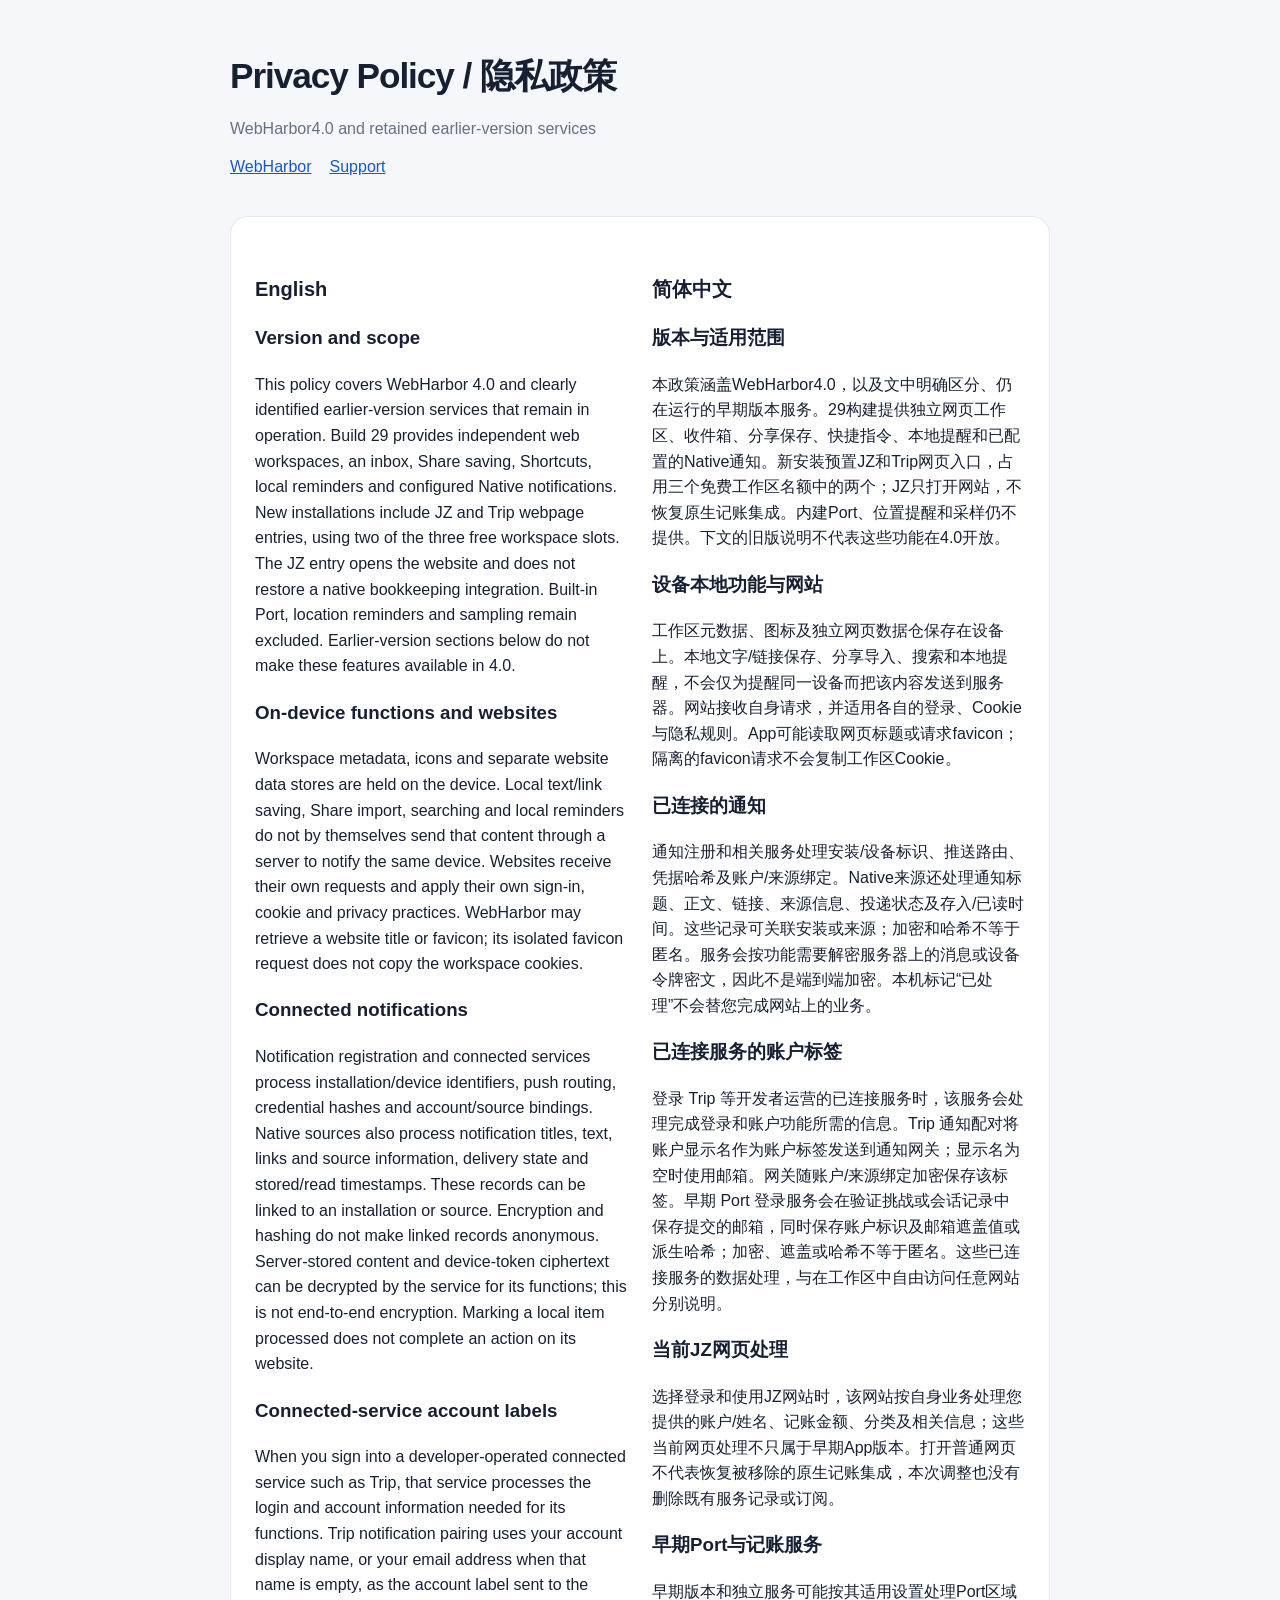
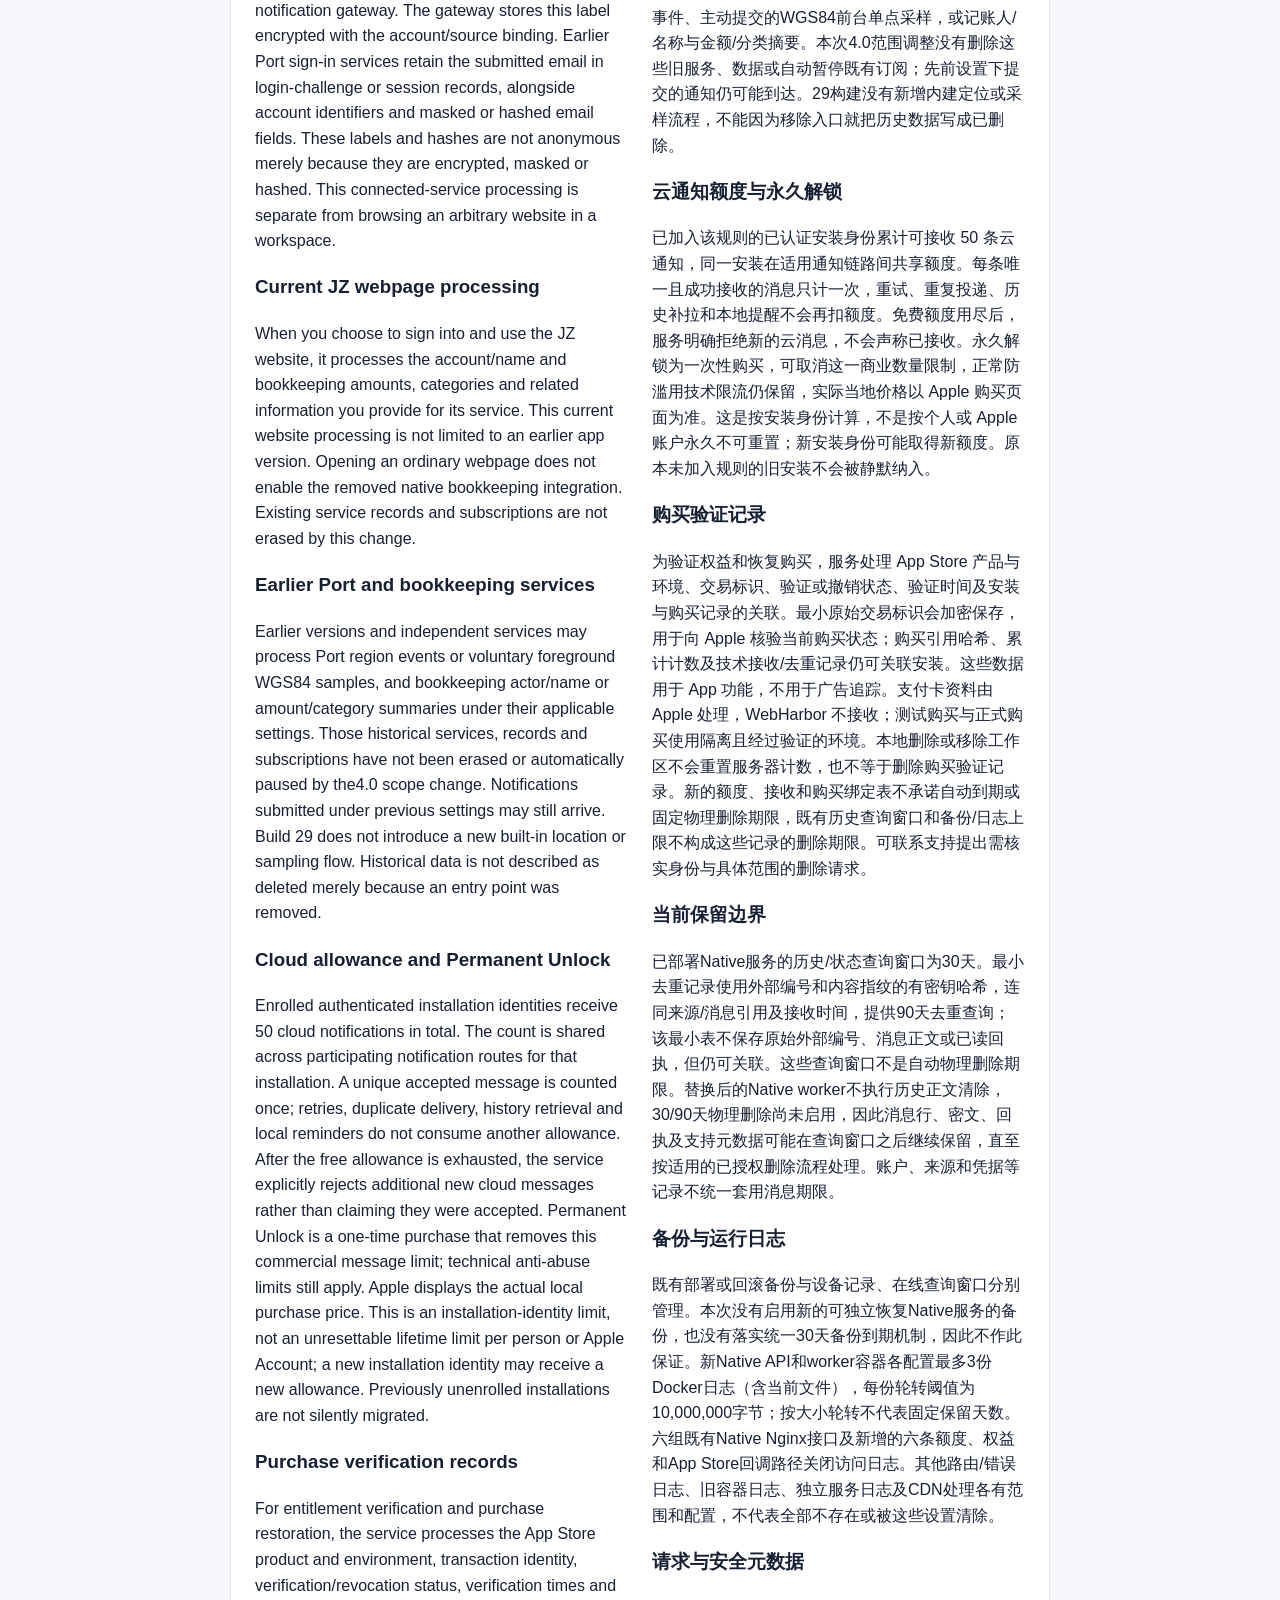
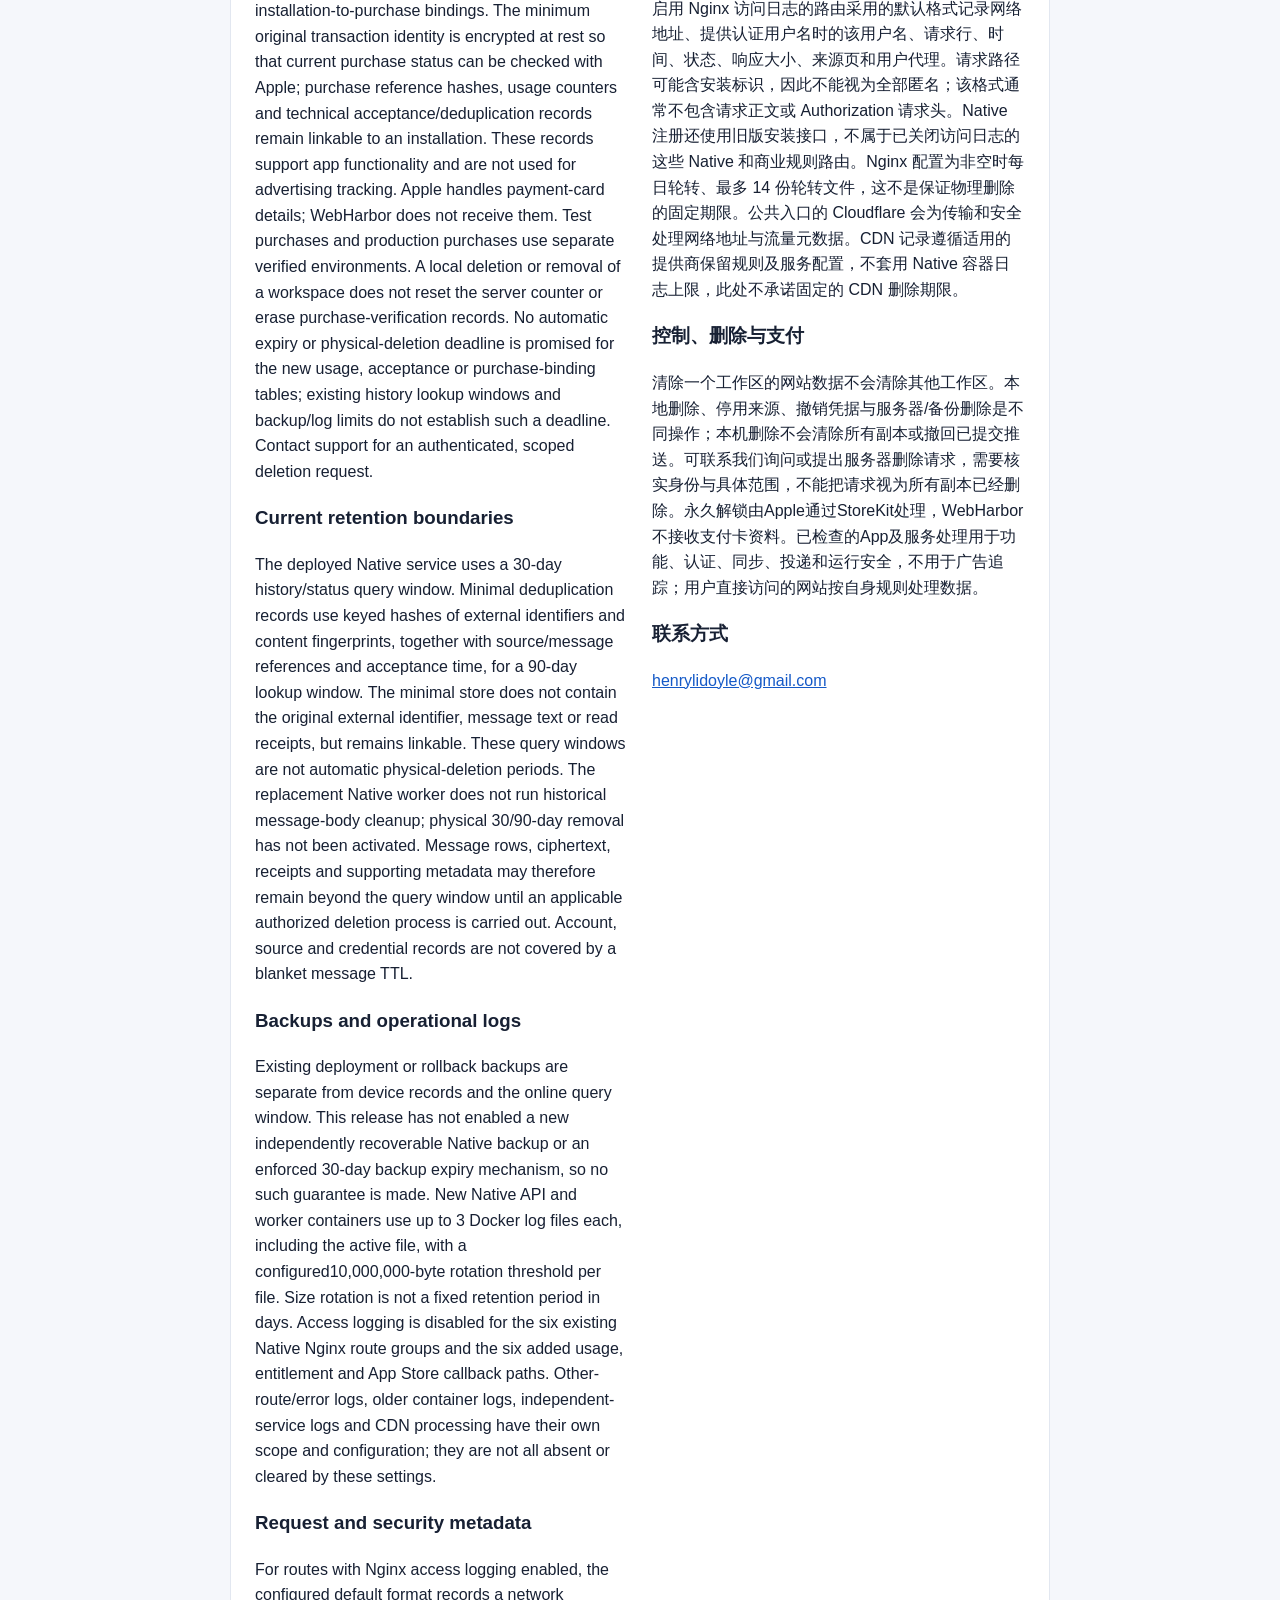
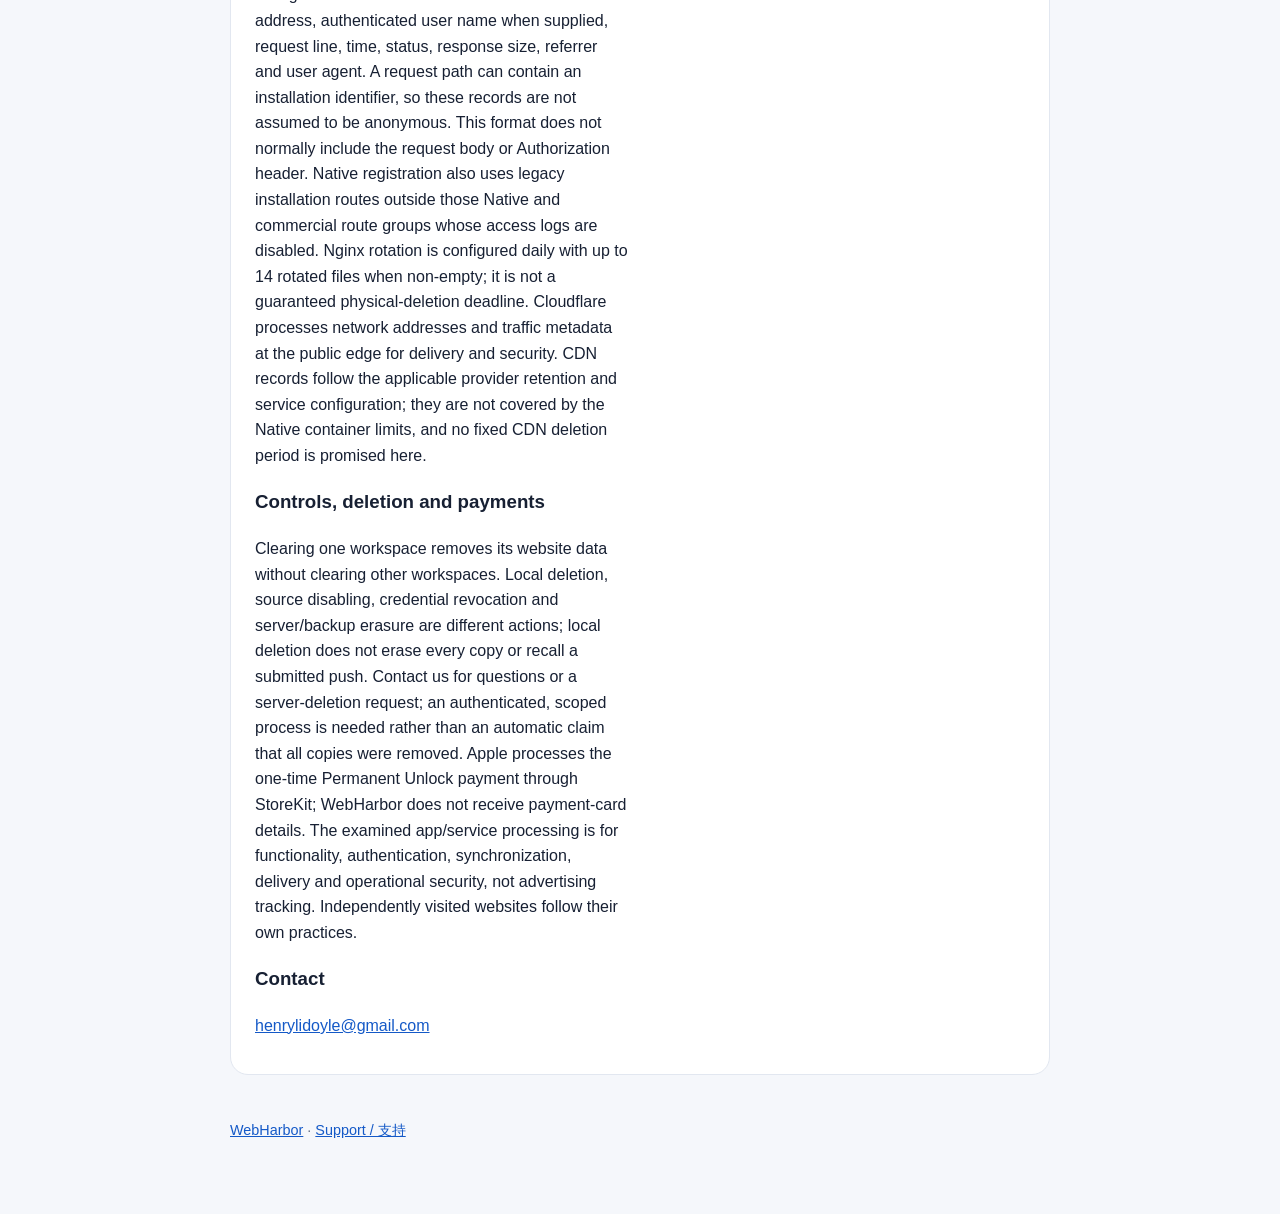
==== commit 33fbc196: "Align current release references with build 29" ====
--- a/privacy/index.html
+++ b/privacy/index.html
@@ -1 +1 @@
-<!doctype html><html lang="en"><head><meta charset="utf-8"><meta name="viewport" content="width=device-width, initial-scale=1"><title>WebHarbor Privacy Policy</title><link rel="stylesheet" href="../styles.css"></head><body><main><header><h1>Privacy Policy / 隐私政策</h1><p class="muted">WebHarbor4.0 and retained earlier-version services</p><nav><a href="../">WebHarbor</a><a href="../support/">Support</a></nav></header><section class="card lang"><article><h2>English</h2><h3>Version and scope</h3><p>This policy covers WebHarbor 4.0 and clearly identified earlier-version services that remain in operation. Build 28 provides independent web workspaces, an inbox, Share saving, Shortcuts, local reminders and configured Native notifications. New installations include JZ and Trip webpage entries, using two of the three free workspace slots. The JZ entry opens the website and does not restore a native bookkeeping integration. Built-in Port, location reminders and sampling remain excluded. Earlier-version sections below do not make these features available in 4.0.</p><h3>On-device functions and websites</h3><p>Workspace metadata, icons and separate website data stores are held on the device. Local text/link saving, Share import, searching and local reminders do not by themselves send that content through a server to notify the same device. Websites receive their own requests and apply their own sign-in, cookie and privacy practices. WebHarbor may retrieve a website title or favicon; its isolated favicon request does not copy the workspace cookies.</p><h3>Connected notifications</h3><p>Notification registration and connected services process installation/device identifiers, push routing, credential hashes and account/source bindings. Native sources also process notification titles, text, links and source information, delivery state and stored/read timestamps. These records can be linked to an installation or source. Encryption and hashing do not make linked records anonymous. Server-stored content and device-token ciphertext can be decrypted by the service for its functions; this is not end-to-end encryption. Marking a local item processed does not complete an action on its website.</p><h3>Connected-service account labels</h3><p>When you sign into a developer-operated connected service such as Trip, that service processes the login and account information needed for its functions. Trip notification pairing uses your account display name, or your email address when that name is empty, as the account label sent to the notification gateway. The gateway stores this label encrypted with the account/source binding. Earlier Port sign-in services retain the submitted email in login-challenge or session records, alongside account identifiers and masked or hashed email fields. These labels and hashes are not anonymous merely because they are encrypted, masked or hashed. This connected-service processing is separate from browsing an arbitrary website in a workspace.</p><h3>Current JZ webpage processing</h3><p>When you choose to sign into and use the JZ website, it processes the account/name and bookkeeping amounts, categories and related information you provide for its service. This current website processing is not limited to an earlier app version. Opening an ordinary webpage does not enable the removed native bookkeeping integration. Existing service records and subscriptions are not erased by this change.</p><h3>Earlier Port and bookkeeping services</h3><p>Earlier versions and independent services may process Port region events or voluntary foreground WGS84 samples, and bookkeeping actor/name or amount/category summaries under their applicable settings. Those historical services, records and subscriptions have not been erased or automatically paused by the4.0 scope change. Notifications submitted under previous settings may still arrive. Build 28 does not introduce a new built-in location or sampling flow. Historical data is not described as deleted merely because an entry point was removed.</p><h3>Cloud allowance and Permanent Unlock</h3><p>Enrolled authenticated installation identities receive 50 cloud notifications in total. The count is shared across participating notification routes for that installation. A unique accepted message is counted once; retries, duplicate delivery, history retrieval and local reminders do not consume another allowance. After the free allowance is exhausted, the service explicitly rejects additional new cloud messages rather than claiming they were accepted. Permanent Unlock is a one-time purchase that removes this commercial message limit; technical anti-abuse limits still apply. Apple displays the actual local purchase price. This is an installation-identity limit, not an unresettable lifetime limit per person or Apple Account; a new installation identity may receive a new allowance. Previously unenrolled installations are not silently migrated.</p><h3>Purchase verification records</h3><p>For entitlement verification and purchase restoration, the service processes the App Store product and environment, transaction identity, verification/revocation status, verification times and installation-to-purchase bindings. The minimum original transaction identity is encrypted at rest so that current purchase status can be checked with Apple; purchase reference hashes, usage counters and technical acceptance/deduplication records remain linkable to an installation. These records support app functionality and are not used for advertising tracking. Apple handles payment-card details; WebHarbor does not receive them. Test purchases and production purchases use separate verified environments. A local deletion or removal of a workspace does not reset the server counter or erase purchase-verification records. No automatic expiry or physical-deletion deadline is promised for the new usage, acceptance or purchase-binding tables; existing history lookup windows and backup/log limits do not establish such a deadline. Contact support for an authenticated, scoped deletion request.</p><h3>Current retention boundaries</h3><p>The deployed Native service uses a 30-day history/status query window. Minimal deduplication records use keyed hashes of external identifiers and content fingerprints, together with source/message references and acceptance time, for a 90-day lookup window. The minimal store does not contain the original external identifier, message text or read receipts, but remains linkable. These query windows are not automatic physical-deletion periods. The replacement Native worker does not run historical message-body cleanup; physical 30/90-day removal has not been activated. Message rows, ciphertext, receipts and supporting metadata may therefore remain beyond the query window until an applicable authorized deletion process is carried out. Account, source and credential records are not covered by a blanket message TTL.</p><h3>Backups and operational logs</h3><p>Existing deployment or rollback backups are separate from device records and the online query window. This release has not enabled a new independently recoverable Native backup or an enforced 30-day backup expiry mechanism, so no such guarantee is made. New Native API and worker containers use up to 3 Docker log files each, including the active file, with a configured10,000,000-byte rotation threshold per file. Size rotation is not a fixed retention period in days. Access logging is disabled for the six existing Native Nginx route groups and the six added usage, entitlement and App Store callback paths. Other-route/error logs, older container logs, independent-service logs and CDN processing have their own scope and configuration; they are not all absent or cleared by these settings.</p><h3>Request and security metadata</h3><p>For routes with Nginx access logging enabled, the configured default format records a network address, authenticated user name when supplied, request line, time, status, response size, referrer and user agent. A request path can contain an installation identifier, so these records are not assumed to be anonymous. This format does not normally include the request body or Authorization header. Native registration also uses legacy installation routes outside those Native and commercial route groups whose access logs are disabled. Nginx rotation is configured daily with up to 14 rotated files when non-empty; it is not a guaranteed physical-deletion deadline. Cloudflare processes network addresses and traffic metadata at the public edge for delivery and security. CDN records follow the applicable provider retention and service configuration; they are not covered by the Native container limits, and no fixed CDN deletion period is promised here.</p><h3>Controls, deletion and payments</h3><p>Clearing one workspace removes its website data without clearing other workspaces. Local deletion, source disabling, credential revocation and server/backup erasure are different actions; local deletion does not erase every copy or recall a submitted push. Contact us for questions or a server-deletion request; an authenticated, scoped process is needed rather than an automatic claim that all copies were removed. Apple processes the one-time Permanent Unlock payment through StoreKit; WebHarbor does not receive payment-card details. The examined app/service processing is for functionality, authentication, synchronization, delivery and operational security, not advertising tracking. Independently visited websites follow their own practices.</p><h3>Contact</h3><p><a href="mailto:henrylidoyle@gmail.com">henrylidoyle@gmail.com</a></p></article><article><h2>简体中文</h2><h3>版本与适用范围</h3><p>本政策涵盖WebHarbor4.0，以及文中明确区分、仍在运行的早期版本服务。28构建提供独立网页工作区、收件箱、分享保存、快捷指令、本地提醒和已配置的Native通知。新安装预置JZ和Trip网页入口，占用三个免费工作区名额中的两个；JZ只打开网站，不恢复原生记账集成。内建Port、位置提醒和采样仍不提供。下文的旧版说明不代表这些功能在4.0开放。</p><h3>设备本地功能与网站</h3><p>工作区元数据、图标及独立网页数据仓保存在设备上。本地文字/链接保存、分享导入、搜索和本地提醒，不会仅为提醒同一设备而把该内容发送到服务器。网站接收自身请求，并适用各自的登录、Cookie与隐私规则。App可能读取网页标题或请求favicon；隔离的favicon请求不会复制工作区Cookie。</p><h3>已连接的通知</h3><p>通知注册和相关服务处理安装/设备标识、推送路由、凭据哈希及账户/来源绑定。Native来源还处理通知标题、正文、链接、来源信息、投递状态及存入/已读时间。这些记录可关联安装或来源；加密和哈希不等于匿名。服务会按功能需要解密服务器上的消息或设备令牌密文，因此不是端到端加密。本机标记“已处理”不会替您完成网站上的业务。</p><h3>已连接服务的账户标签</h3><p>登录 Trip 等开发者运营的已连接服务时，该服务会处理完成登录和账户功能所需的信息。Trip 通知配对将账户显示名作为账户标签发送到通知网关；显示名为空时使用邮箱。网关随账户/来源绑定加密保存该标签。早期 Port 登录服务会在验证挑战或会话记录中保存提交的邮箱，同时保存账户标识及邮箱遮盖值或派生哈希；加密、遮盖或哈希不等于匿名。这些已连接服务的数据处理，与在工作区中自由访问任意网站分别说明。</p><h3>当前JZ网页处理</h3><p>选择登录和使用JZ网站时，该网站按自身业务处理您提供的账户/姓名、记账金额、分类及相关信息；这些当前网页处理不只属于早期App版本。打开普通网页不代表恢复被移除的原生记账集成，本次调整也没有删除既有服务记录或订阅。</p><h3>早期Port与记账服务</h3><p>早期版本和独立服务可能按其适用设置处理Port区域事件、主动提交的WGS84前台单点采样，或记账人/名称与金额/分类摘要。本次4.0范围调整没有删除这些旧服务、数据或自动暂停既有订阅；先前设置下提交的通知仍可能到达。28构建没有新增内建定位或采样流程，不能因为移除入口就把历史数据写成已删除。</p><h3>云通知额度与永久解锁</h3><p>已加入该规则的已认证安装身份累计可接收 50 条云通知，同一安装在适用通知链路间共享额度。每条唯一且成功接收的消息只计一次，重试、重复投递、历史补拉和本地提醒不会再扣额度。免费额度用尽后，服务明确拒绝新的云消息，不会声称已接收。永久解锁为一次性购买，可取消这一商业数量限制，正常防滥用技术限流仍保留，实际当地价格以 Apple 购买页面为准。这是按安装身份计算，不是按个人或 Apple 账户永久不可重置；新安装身份可能取得新额度。原本未加入规则的旧安装不会被静默纳入。</p><h3>购买验证记录</h3><p>为验证权益和恢复购买，服务处理 App Store 产品与环境、交易标识、验证或撤销状态、验证时间及安装与购买记录的关联。最小原始交易标识会加密保存，用于向 Apple 核验当前购买状态；购买引用哈希、累计计数及技术接收/去重记录仍可关联安装。这些数据用于 App 功能，不用于广告追踪。支付卡资料由 Apple 处理，WebHarbor 不接收；测试购买与正式购买使用隔离且经过验证的环境。本地删除或移除工作区不会重置服务器计数，也不等于删除购买验证记录。新的额度、接收和购买绑定表不承诺自动到期或固定物理删除期限，既有历史查询窗口和备份/日志上限不构成这些记录的删除期限。可联系支持提出需核实身份与具体范围的删除请求。</p><h3>当前保留边界</h3><p>已部署Native服务的历史/状态查询窗口为30天。最小去重记录使用外部编号和内容指纹的有密钥哈希，连同来源/消息引用及接收时间，提供90天去重查询；该最小表不保存原始外部编号、消息正文或已读回执，但仍可关联。这些查询窗口不是自动物理删除期限。替换后的Native worker不执行历史正文清除，30/90天物理删除尚未启用，因此消息行、密文、回执及支持元数据可能在查询窗口之后继续保留，直至按适用的已授权删除流程处理。账户、来源和凭据等记录不统一套用消息期限。</p><h3>备份与运行日志</h3><p>既有部署或回滚备份与设备记录、在线查询窗口分别管理。本次没有启用新的可独立恢复Native服务的备份，也没有落实统一30天备份到期机制，因此不作此保证。新Native API和worker容器各配置最多3份Docker日志（含当前文件），每份轮转阈值为10,000,000字节；按大小轮转不代表固定保留天数。六组既有Native Nginx接口及新增的六条额度、权益和App Store回调路径关闭访问日志。其他路由/错误日志、旧容器日志、独立服务日志及CDN处理各有范围和配置，不代表全部不存在或被这些设置清除。</p><h3>请求与安全元数据</h3><p>启用 Nginx 访问日志的路由采用的默认格式记录网络地址、提供认证用户名时的该用户名、请求行、时间、状态、响应大小、来源页和用户代理。请求路径可能含安装标识，因此不能视为全部匿名；该格式通常不包含请求正文或 Authorization 请求头。Native 注册还使用旧版安装接口，不属于已关闭访问日志的这些 Native 和商业规则路由。Nginx 配置为非空时每日轮转、最多 14 份轮转文件，这不是保证物理删除的固定期限。公共入口的 Cloudflare 会为传输和安全处理网络地址与流量元数据。CDN 记录遵循适用的提供商保留规则及服务配置，不套用 Native 容器日志上限，此处不承诺固定的 CDN 删除期限。</p><h3>控制、删除与支付</h3><p>清除一个工作区的网站数据不会清除其他工作区。本地删除、停用来源、撤销凭据与服务器/备份删除是不同操作；本机删除不会清除所有副本或撤回已提交推送。可联系我们询问或提出服务器删除请求，需要核实身份与具体范围，不能把请求视为所有副本已经删除。永久解锁由Apple通过StoreKit处理，WebHarbor不接收支付卡资料。已检查的App及服务处理用于功能、认证、同步、投递和运行安全，不用于广告追踪；用户直接访问的网站按自身规则处理数据。</p><h3>联系方式</h3><p><a href="mailto:henrylidoyle@gmail.com">henrylidoyle@gmail.com</a></p></article></section><footer class="muted"><a href="../">WebHarbor</a> · <a href="../support/">Support / 支持</a></footer></main></body></html>+<!doctype html><html lang="en"><head><meta charset="utf-8"><meta name="viewport" content="width=device-width, initial-scale=1"><title>WebHarbor Privacy Policy</title><link rel="stylesheet" href="../styles.css"></head><body><main><header><h1>Privacy Policy / 隐私政策</h1><p class="muted">WebHarbor4.0 and retained earlier-version services</p><nav><a href="../">WebHarbor</a><a href="../support/">Support</a></nav></header><section class="card lang"><article><h2>English</h2><h3>Version and scope</h3><p>This policy covers WebHarbor 4.0 and clearly identified earlier-version services that remain in operation. Build 29 provides independent web workspaces, an inbox, Share saving, Shortcuts, local reminders and configured Native notifications. New installations include JZ and Trip webpage entries, using two of the three free workspace slots. The JZ entry opens the website and does not restore a native bookkeeping integration. Built-in Port, location reminders and sampling remain excluded. Earlier-version sections below do not make these features available in 4.0.</p><h3>On-device functions and websites</h3><p>Workspace metadata, icons and separate website data stores are held on the device. Local text/link saving, Share import, searching and local reminders do not by themselves send that content through a server to notify the same device. Websites receive their own requests and apply their own sign-in, cookie and privacy practices. WebHarbor may retrieve a website title or favicon; its isolated favicon request does not copy the workspace cookies.</p><h3>Connected notifications</h3><p>Notification registration and connected services process installation/device identifiers, push routing, credential hashes and account/source bindings. Native sources also process notification titles, text, links and source information, delivery state and stored/read timestamps. These records can be linked to an installation or source. Encryption and hashing do not make linked records anonymous. Server-stored content and device-token ciphertext can be decrypted by the service for its functions; this is not end-to-end encryption. Marking a local item processed does not complete an action on its website.</p><h3>Connected-service account labels</h3><p>When you sign into a developer-operated connected service such as Trip, that service processes the login and account information needed for its functions. Trip notification pairing uses your account display name, or your email address when that name is empty, as the account label sent to the notification gateway. The gateway stores this label encrypted with the account/source binding. Earlier Port sign-in services retain the submitted email in login-challenge or session records, alongside account identifiers and masked or hashed email fields. These labels and hashes are not anonymous merely because they are encrypted, masked or hashed. This connected-service processing is separate from browsing an arbitrary website in a workspace.</p><h3>Current JZ webpage processing</h3><p>When you choose to sign into and use the JZ website, it processes the account/name and bookkeeping amounts, categories and related information you provide for its service. This current website processing is not limited to an earlier app version. Opening an ordinary webpage does not enable the removed native bookkeeping integration. Existing service records and subscriptions are not erased by this change.</p><h3>Earlier Port and bookkeeping services</h3><p>Earlier versions and independent services may process Port region events or voluntary foreground WGS84 samples, and bookkeeping actor/name or amount/category summaries under their applicable settings. Those historical services, records and subscriptions have not been erased or automatically paused by the4.0 scope change. Notifications submitted under previous settings may still arrive. Build 29 does not introduce a new built-in location or sampling flow. Historical data is not described as deleted merely because an entry point was removed.</p><h3>Cloud allowance and Permanent Unlock</h3><p>Enrolled authenticated installation identities receive 50 cloud notifications in total. The count is shared across participating notification routes for that installation. A unique accepted message is counted once; retries, duplicate delivery, history retrieval and local reminders do not consume another allowance. After the free allowance is exhausted, the service explicitly rejects additional new cloud messages rather than claiming they were accepted. Permanent Unlock is a one-time purchase that removes this commercial message limit; technical anti-abuse limits still apply. Apple displays the actual local purchase price. This is an installation-identity limit, not an unresettable lifetime limit per person or Apple Account; a new installation identity may receive a new allowance. Previously unenrolled installations are not silently migrated.</p><h3>Purchase verification records</h3><p>For entitlement verification and purchase restoration, the service processes the App Store product and environment, transaction identity, verification/revocation status, verification times and installation-to-purchase bindings. The minimum original transaction identity is encrypted at rest so that current purchase status can be checked with Apple; purchase reference hashes, usage counters and technical acceptance/deduplication records remain linkable to an installation. These records support app functionality and are not used for advertising tracking. Apple handles payment-card details; WebHarbor does not receive them. Test purchases and production purchases use separate verified environments. A local deletion or removal of a workspace does not reset the server counter or erase purchase-verification records. No automatic expiry or physical-deletion deadline is promised for the new usage, acceptance or purchase-binding tables; existing history lookup windows and backup/log limits do not establish such a deadline. Contact support for an authenticated, scoped deletion request.</p><h3>Current retention boundaries</h3><p>The deployed Native service uses a 30-day history/status query window. Minimal deduplication records use keyed hashes of external identifiers and content fingerprints, together with source/message references and acceptance time, for a 90-day lookup window. The minimal store does not contain the original external identifier, message text or read receipts, but remains linkable. These query windows are not automatic physical-deletion periods. The replacement Native worker does not run historical message-body cleanup; physical 30/90-day removal has not been activated. Message rows, ciphertext, receipts and supporting metadata may therefore remain beyond the query window until an applicable authorized deletion process is carried out. Account, source and credential records are not covered by a blanket message TTL.</p><h3>Backups and operational logs</h3><p>Existing deployment or rollback backups are separate from device records and the online query window. This release has not enabled a new independently recoverable Native backup or an enforced 30-day backup expiry mechanism, so no such guarantee is made. New Native API and worker containers use up to 3 Docker log files each, including the active file, with a configured10,000,000-byte rotation threshold per file. Size rotation is not a fixed retention period in days. Access logging is disabled for the six existing Native Nginx route groups and the six added usage, entitlement and App Store callback paths. Other-route/error logs, older container logs, independent-service logs and CDN processing have their own scope and configuration; they are not all absent or cleared by these settings.</p><h3>Request and security metadata</h3><p>For routes with Nginx access logging enabled, the configured default format records a network address, authenticated user name when supplied, request line, time, status, response size, referrer and user agent. A request path can contain an installation identifier, so these records are not assumed to be anonymous. This format does not normally include the request body or Authorization header. Native registration also uses legacy installation routes outside those Native and commercial route groups whose access logs are disabled. Nginx rotation is configured daily with up to 14 rotated files when non-empty; it is not a guaranteed physical-deletion deadline. Cloudflare processes network addresses and traffic metadata at the public edge for delivery and security. CDN records follow the applicable provider retention and service configuration; they are not covered by the Native container limits, and no fixed CDN deletion period is promised here.</p><h3>Controls, deletion and payments</h3><p>Clearing one workspace removes its website data without clearing other workspaces. Local deletion, source disabling, credential revocation and server/backup erasure are different actions; local deletion does not erase every copy or recall a submitted push. Contact us for questions or a server-deletion request; an authenticated, scoped process is needed rather than an automatic claim that all copies were removed. Apple processes the one-time Permanent Unlock payment through StoreKit; WebHarbor does not receive payment-card details. The examined app/service processing is for functionality, authentication, synchronization, delivery and operational security, not advertising tracking. Independently visited websites follow their own practices.</p><h3>Contact</h3><p><a href="mailto:henrylidoyle@gmail.com">henrylidoyle@gmail.com</a></p></article><article><h2>简体中文</h2><h3>版本与适用范围</h3><p>本政策涵盖WebHarbor4.0，以及文中明确区分、仍在运行的早期版本服务。29构建提供独立网页工作区、收件箱、分享保存、快捷指令、本地提醒和已配置的Native通知。新安装预置JZ和Trip网页入口，占用三个免费工作区名额中的两个；JZ只打开网站，不恢复原生记账集成。内建Port、位置提醒和采样仍不提供。下文的旧版说明不代表这些功能在4.0开放。</p><h3>设备本地功能与网站</h3><p>工作区元数据、图标及独立网页数据仓保存在设备上。本地文字/链接保存、分享导入、搜索和本地提醒，不会仅为提醒同一设备而把该内容发送到服务器。网站接收自身请求，并适用各自的登录、Cookie与隐私规则。App可能读取网页标题或请求favicon；隔离的favicon请求不会复制工作区Cookie。</p><h3>已连接的通知</h3><p>通知注册和相关服务处理安装/设备标识、推送路由、凭据哈希及账户/来源绑定。Native来源还处理通知标题、正文、链接、来源信息、投递状态及存入/已读时间。这些记录可关联安装或来源；加密和哈希不等于匿名。服务会按功能需要解密服务器上的消息或设备令牌密文，因此不是端到端加密。本机标记“已处理”不会替您完成网站上的业务。</p><h3>已连接服务的账户标签</h3><p>登录 Trip 等开发者运营的已连接服务时，该服务会处理完成登录和账户功能所需的信息。Trip 通知配对将账户显示名作为账户标签发送到通知网关；显示名为空时使用邮箱。网关随账户/来源绑定加密保存该标签。早期 Port 登录服务会在验证挑战或会话记录中保存提交的邮箱，同时保存账户标识及邮箱遮盖值或派生哈希；加密、遮盖或哈希不等于匿名。这些已连接服务的数据处理，与在工作区中自由访问任意网站分别说明。</p><h3>当前JZ网页处理</h3><p>选择登录和使用JZ网站时，该网站按自身业务处理您提供的账户/姓名、记账金额、分类及相关信息；这些当前网页处理不只属于早期App版本。打开普通网页不代表恢复被移除的原生记账集成，本次调整也没有删除既有服务记录或订阅。</p><h3>早期Port与记账服务</h3><p>早期版本和独立服务可能按其适用设置处理Port区域事件、主动提交的WGS84前台单点采样，或记账人/名称与金额/分类摘要。本次4.0范围调整没有删除这些旧服务、数据或自动暂停既有订阅；先前设置下提交的通知仍可能到达。29构建没有新增内建定位或采样流程，不能因为移除入口就把历史数据写成已删除。</p><h3>云通知额度与永久解锁</h3><p>已加入该规则的已认证安装身份累计可接收 50 条云通知，同一安装在适用通知链路间共享额度。每条唯一且成功接收的消息只计一次，重试、重复投递、历史补拉和本地提醒不会再扣额度。免费额度用尽后，服务明确拒绝新的云消息，不会声称已接收。永久解锁为一次性购买，可取消这一商业数量限制，正常防滥用技术限流仍保留，实际当地价格以 Apple 购买页面为准。这是按安装身份计算，不是按个人或 Apple 账户永久不可重置；新安装身份可能取得新额度。原本未加入规则的旧安装不会被静默纳入。</p><h3>购买验证记录</h3><p>为验证权益和恢复购买，服务处理 App Store 产品与环境、交易标识、验证或撤销状态、验证时间及安装与购买记录的关联。最小原始交易标识会加密保存，用于向 Apple 核验当前购买状态；购买引用哈希、累计计数及技术接收/去重记录仍可关联安装。这些数据用于 App 功能，不用于广告追踪。支付卡资料由 Apple 处理，WebHarbor 不接收；测试购买与正式购买使用隔离且经过验证的环境。本地删除或移除工作区不会重置服务器计数，也不等于删除购买验证记录。新的额度、接收和购买绑定表不承诺自动到期或固定物理删除期限，既有历史查询窗口和备份/日志上限不构成这些记录的删除期限。可联系支持提出需核实身份与具体范围的删除请求。</p><h3>当前保留边界</h3><p>已部署Native服务的历史/状态查询窗口为30天。最小去重记录使用外部编号和内容指纹的有密钥哈希，连同来源/消息引用及接收时间，提供90天去重查询；该最小表不保存原始外部编号、消息正文或已读回执，但仍可关联。这些查询窗口不是自动物理删除期限。替换后的Native worker不执行历史正文清除，30/90天物理删除尚未启用，因此消息行、密文、回执及支持元数据可能在查询窗口之后继续保留，直至按适用的已授权删除流程处理。账户、来源和凭据等记录不统一套用消息期限。</p><h3>备份与运行日志</h3><p>既有部署或回滚备份与设备记录、在线查询窗口分别管理。本次没有启用新的可独立恢复Native服务的备份，也没有落实统一30天备份到期机制，因此不作此保证。新Native API和worker容器各配置最多3份Docker日志（含当前文件），每份轮转阈值为10,000,000字节；按大小轮转不代表固定保留天数。六组既有Native Nginx接口及新增的六条额度、权益和App Store回调路径关闭访问日志。其他路由/错误日志、旧容器日志、独立服务日志及CDN处理各有范围和配置，不代表全部不存在或被这些设置清除。</p><h3>请求与安全元数据</h3><p>启用 Nginx 访问日志的路由采用的默认格式记录网络地址、提供认证用户名时的该用户名、请求行、时间、状态、响应大小、来源页和用户代理。请求路径可能含安装标识，因此不能视为全部匿名；该格式通常不包含请求正文或 Authorization 请求头。Native 注册还使用旧版安装接口，不属于已关闭访问日志的这些 Native 和商业规则路由。Nginx 配置为非空时每日轮转、最多 14 份轮转文件，这不是保证物理删除的固定期限。公共入口的 Cloudflare 会为传输和安全处理网络地址与流量元数据。CDN 记录遵循适用的提供商保留规则及服务配置，不套用 Native 容器日志上限，此处不承诺固定的 CDN 删除期限。</p><h3>控制、删除与支付</h3><p>清除一个工作区的网站数据不会清除其他工作区。本地删除、停用来源、撤销凭据与服务器/备份删除是不同操作；本机删除不会清除所有副本或撤回已提交推送。可联系我们询问或提出服务器删除请求，需要核实身份与具体范围，不能把请求视为所有副本已经删除。永久解锁由Apple通过StoreKit处理，WebHarbor不接收支付卡资料。已检查的App及服务处理用于功能、认证、同步、投递和运行安全，不用于广告追踪；用户直接访问的网站按自身规则处理数据。</p><h3>联系方式</h3><p><a href="mailto:henrylidoyle@gmail.com">henrylidoyle@gmail.com</a></p></article></section><footer class="muted"><a href="../">WebHarbor</a> · <a href="../support/">Support / 支持</a></footer></main></body></html>
